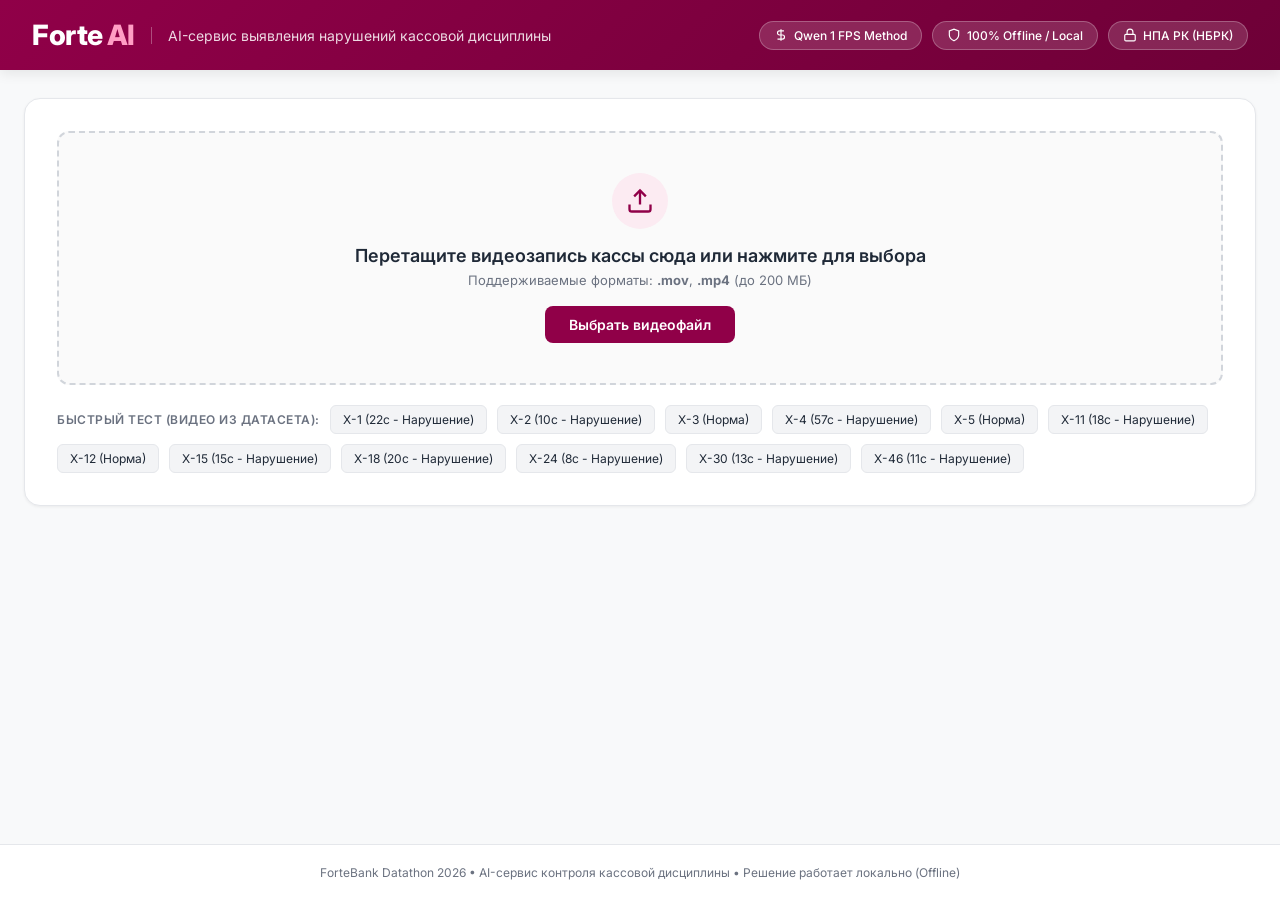
==== antigta/static/index.html @ 67e54a71 "feat: add Qwen 1 FPS cash discipline detector (no frame gluing) with RK normative rules" ====
<!DOCTYPE html>
<html lang="ru">
<head>
    <meta charset="UTF-8">
    <meta name="viewport" content="width=device-width, initial-scale=1.0">
    <title>ForteBank — Контроль кассовой дисциплины (Qwen 1 FPS)</title>
    <link rel="preconnect" href="https://fonts.googleapis.com">
    <link rel="preconnect" href="https://fonts.gstatic.com" crossorigin>
    <link href="https://fonts.googleapis.com/css2?family=Inter:wght@300;400;500;600;700&display=swap" rel="stylesheet">
    <style>
        :root {
            --forte-primary: #900048;
            --forte-primary-dark: #6e0037;
            --forte-primary-light: #fcebf2;
            --forte-accent: #e3066a;
            --bg-page: #f8f9fa;
            --bg-card: #ffffff;
            --border-color: #e5e7eb;
            --text-main: #1f2937;
            --text-muted: #6b7280;
            --danger: #dc2626;
            --danger-bg: #fef2f2;
            --success: #16a34a;
            --success-bg: #f0fdf4;
            --warning: #d97706;
            --shadow-sm: 0 1px 3px rgba(0,0,0,0.06);
            --shadow-md: 0 4px 12px rgba(0,0,0,0.08);
            --shadow-lg: 0 10px 25px rgba(0,0,0,0.12);
            --radius-md: 12px;
            --radius-lg: 16px;
        }

        * {
            box-sizing: border-box;
            margin: 0;
            padding: 0;
            font-family: 'Inter', -apple-system, BlinkMacSystemFont, sans-serif;
        }

        body {
            background-color: var(--bg-page);
            color: var(--text-main);
            min-height: 100vh;
            display: flex;
            flex-direction: column;
        }

        /* Header */
        header {
            background: linear-gradient(135deg, var(--forte-primary) 0%, var(--forte-primary-dark) 100%);
            color: #ffffff;
            padding: 18px 32px;
            box-shadow: var(--shadow-md);
            display: flex;
            align-items: center;
            justify-content: space-between;
        }

        .header-brand {
            display: flex;
            align-items: center;
            gap: 16px;
        }

        .brand-logo {
            font-size: 28px;
            font-weight: 800;
            letter-spacing: -0.5px;
            color: #ffffff;
            display: flex;
            align-items: center;
            gap: 4px;
        }

        .brand-logo span {
            color: #ff9ec4;
        }

        .header-tagline {
            font-size: 14px;
            color: rgba(255, 255, 255, 0.85);
            border-left: 1px solid rgba(255, 255, 255, 0.3);
            padding-left: 16px;
        }

        .header-badges {
            display: flex;
            gap: 10px;
        }

        .badge-pill {
            background: rgba(255, 255, 255, 0.15);
            border: 1px solid rgba(255, 255, 255, 0.25);
            color: #ffffff;
            padding: 6px 14px;
            border-radius: 20px;
            font-size: 12px;
            font-weight: 500;
            display: flex;
            align-items: center;
            gap: 6px;
        }

        /* Container */
        .main-container {
            max-width: 1300px;
            margin: 28px auto;
            padding: 0 24px;
            width: 100%;
            flex: 1;
        }

        /* Upload Area */
        .upload-section {
            background: var(--bg-card);
            border-radius: var(--radius-lg);
            padding: 32px;
            box-shadow: var(--shadow-sm);
            border: 1px solid var(--border-color);
            margin-bottom: 24px;
        }

        .dropzone {
            border: 2px dashed #d1d5db;
            border-radius: var(--radius-md);
            padding: 40px 20px;
            text-align: center;
            cursor: pointer;
            transition: all 0.2s ease;
            background: #fafafa;
        }

        .dropzone:hover, .dropzone.dragover {
            border-color: var(--forte-primary);
            background: var(--forte-primary-light);
        }

        .dropzone-icon {
            width: 56px;
            height: 56px;
            margin: 0 auto 16px;
            background: var(--forte-primary-light);
            border-radius: 50%;
            display: flex;
            align-items: center;
            justify-content: center;
            color: var(--forte-primary);
        }

        .dropzone-title {
            font-size: 18px;
            font-weight: 600;
            color: var(--text-main);
            margin-bottom: 6px;
        }

        .dropzone-subtitle {
            font-size: 13px;
            color: var(--text-muted);
            margin-bottom: 18px;
        }

        .btn-select {
            display: inline-block;
            background: var(--forte-primary);
            color: #ffffff;
            padding: 10px 24px;
            border-radius: 8px;
            font-size: 14px;
            font-weight: 600;
            cursor: pointer;
            transition: background 0.2s;
            border: none;
        }

        .btn-select:hover {
            background: var(--forte-primary-dark);
        }

        /* Quick Test Videos */
        .quick-samples {
            margin-top: 20px;
            display: flex;
            align-items: center;
            gap: 10px;
            flex-wrap: wrap;
        }

        .quick-samples-label {
            font-size: 12px;
            font-weight: 600;
            color: var(--text-muted);
            text-transform: uppercase;
            letter-spacing: 0.5px;
        }

        .sample-btn {
            background: #f3f4f6;
            border: 1px solid #e5e7eb;
            color: var(--text-main);
            padding: 6px 12px;
            border-radius: 6px;
            font-size: 12px;
            cursor: pointer;
            transition: all 0.15s;
        }

        .sample-btn:hover {
            background: var(--forte-primary-light);
            border-color: var(--forte-primary);
            color: var(--forte-primary);
        }

        /* Processing State */
        .processing-box {
            display: none;
            background: var(--bg-card);
            border-radius: var(--radius-lg);
            padding: 32px;
            box-shadow: var(--shadow-sm);
            border: 1px solid var(--border-color);
            margin-bottom: 24px;
            text-align: center;
        }

        .spinner {
            width: 48px;
            height: 48px;
            border: 4px solid var(--forte-primary-light);
            border-top-color: var(--forte-primary);
            border-radius: 50%;
            animation: spin 1s linear infinite;
            margin: 0 auto 16px;
        }

        @keyframes spin {
            to { transform: rotate(360deg); }
        }

        .progress-bar-container {
            width: 100%;
            height: 8px;
            background: #e5e7eb;
            border-radius: 4px;
            overflow: hidden;
            margin: 20px 0 10px;
        }

        .progress-bar-fill {
            height: 100%;
            width: 15%;
            background: linear-gradient(90deg, var(--forte-primary), var(--forte-accent));
            border-radius: 4px;
            transition: width 0.4s ease;
        }

        /* Result View */
        .result-section {
            display: none;
            margin-bottom: 30px;
        }

        .verdict-banner {
            padding: 24px 32px;
            border-radius: var(--radius-lg);
            margin-bottom: 24px;
            display: flex;
            align-items: center;
            justify-content: space-between;
            box-shadow: var(--shadow-sm);
        }

        .verdict-banner.violation {
            background: var(--danger-bg);
            border: 2px solid var(--danger);
            color: var(--danger);
        }

        .verdict-banner.no_violation {
            background: var(--success-bg);
            border: 2px solid var(--success);
            color: var(--success);
        }

        .verdict-title {
            font-size: 22px;
            font-weight: 700;
            display: flex;
            align-items: center;
            gap: 12px;
        }

        .verdict-meta {
            font-size: 13px;
            color: var(--text-muted);
            margin-top: 4px;
        }

        .grid-layout {
            display: grid;
            grid-template-columns: 1fr 1fr;
            gap: 24px;
        }

        @media (max-width: 960px) {
            .grid-layout {
                grid-template-columns: 1fr;
            }
        }

        /* Video Player Card */
        .card {
            background: var(--bg-card);
            border-radius: var(--radius-lg);
            padding: 24px;
            box-shadow: var(--shadow-sm);
            border: 1px solid var(--border-color);
        }

        .card-header {
            display: flex;
            align-items: center;
            justify-content: space-between;
            margin-bottom: 16px;
            padding-bottom: 12px;
            border-bottom: 1px solid var(--border-color);
        }

        .card-title {
            font-size: 16px;
            font-weight: 600;
            color: var(--text-main);
        }

        .video-wrapper {
            position: relative;
            background: #000000;
            border-radius: var(--radius-md);
            overflow: hidden;
            display: flex;
            justify-content: center;
            align-items: center;
            max-height: 520px;
        }

        video {
            width: 100%;
            height: auto;
            max-height: 520px;
            display: block;
            border-radius: var(--radius-md);
        }

        /* Violations List */
        .violations-list {
            display: flex;
            flex-direction: column;
            gap: 18px;
        }

        .violation-card {
            border: 1px solid #fed7aa;
            background: #fffbf5;
            border-radius: var(--radius-md);
            padding: 18px;
            position: relative;
            border-left: 4px solid var(--danger);
        }

        .violation-header {
            display: flex;
            justify-content: space-between;
            align-items: flex-start;
            margin-bottom: 10px;
            gap: 10px;
        }

        .violation-name {
            font-size: 15px;
            font-weight: 700;
            color: #9a3412;
        }

        .violation-time-pill {
            background: var(--danger);
            color: #ffffff;
            padding: 4px 10px;
            border-radius: 12px;
            font-size: 12px;
            font-weight: 600;
            cursor: pointer;
            white-space: nowrap;
            display: flex;
            align-items: center;
            gap: 4px;
            transition: opacity 0.2s;
        }

        .violation-time-pill:hover {
            opacity: 0.85;
        }

        .violation-desc {
            font-size: 13px;
            color: #374151;
            line-height: 1.5;
            margin-bottom: 12px;
        }

        /* Legal Box */
        .legal-box {
            background: rgba(144, 0, 72, 0.05);
            border-left: 3px solid var(--forte-primary);
            padding: 10px 14px;
            border-radius: 4px;
            font-size: 12px;
            margin-bottom: 12px;
        }

        .legal-title {
            font-weight: 600;
            color: var(--forte-primary);
            margin-bottom: 3px;
            display: flex;
            align-items: center;
            gap: 6px;
        }

        .legal-clause {
            color: #4b5563;
        }

        .legal-link {
            display: inline-block;
            margin-top: 4px;
            color: var(--forte-primary);
            text-decoration: underline;
            font-weight: 500;
        }

        /* Evidence Frames */
        .evidence-grid {
            display: flex;
            gap: 10px;
            flex-wrap: wrap;
            margin-top: 10px;
        }

        .evidence-thumb-container {
            cursor: pointer;
            position: relative;
            border-radius: 6px;
            overflow: hidden;
            border: 1px solid #d1d5db;
            transition: transform 0.2s;
        }

        .evidence-thumb-container:hover {
            transform: scale(1.04);
            border-color: var(--forte-primary);
        }

        .evidence-thumb {
            width: 100px;
            height: 140px;
            object-fit: cover;
            display: block;
        }

        .evidence-label {
            position: absolute;
            bottom: 0;
            left: 0;
            right: 0;
            background: rgba(0,0,0,0.7);
            color: #ffffff;
            font-size: 11px;
            text-align: center;
            padding: 2px 4px;
        }

        /* Tab bar for JSON/API */
        .tabs {
            display: flex;
            gap: 10px;
            margin-top: 24px;
            border-bottom: 1px solid var(--border-color);
            padding-bottom: 8px;
        }

        .tab-btn {
            background: none;
            border: none;
            padding: 8px 16px;
            font-size: 14px;
            font-weight: 600;
            color: var(--text-muted);
            cursor: pointer;
            border-radius: 6px;
        }

        .tab-btn.active {
            background: var(--forte-primary-light);
            color: var(--forte-primary);
        }

        .tab-content {
            display: none;
            margin-top: 16px;
        }

        .tab-content.active {
            display: block;
        }

        pre.code-block {
            background: #111827;
            color: #f3f4f6;
            padding: 16px;
            border-radius: var(--radius-md);
            overflow-x: auto;
            font-size: 12px;
            font-family: monospace;
            max-height: 380px;
        }

        /* Modal for Full Image Zoom */
        .modal {
            display: none;
            position: fixed;
            top: 0;
            left: 0;
            right: 0;
            bottom: 0;
            background: rgba(0,0,0,0.85);
            z-index: 1000;
            align-items: center;
            justify-content: center;
            padding: 20px;
        }

        .modal.active {
            display: flex;
        }

        .modal-content {
            max-width: 90%;
            max-height: 90vh;
            border-radius: 8px;
            box-shadow: var(--shadow-lg);
        }

        .modal-close {
            position: absolute;
            top: 24px;
            right: 24px;
            color: #ffffff;
            font-size: 32px;
            cursor: pointer;
        }

        /* Footer */
        footer {
            margin-top: auto;
            text-align: center;
            padding: 20px;
            font-size: 12px;
            color: var(--text-muted);
            border-top: 1px solid var(--border-color);
            background: #ffffff;
        }
    </style>
</head>
<body>

    <!-- Header -->
    <header>
        <div class="header-brand">
            <div class="brand-logo">Forte<span>AI</span></div>
            <div class="header-tagline">AI-сервис выявления нарушений кассовой дисциплины</div>
        </div>
        <div class="header-badges">
            <div class="badge-pill">
                <svg width="14" height="14" viewBox="0 0 24 24" fill="none" stroke="currentColor" stroke-width="2"><path d="M12 2v20M17 5H9.5a3.5 3.5 0 0 0 0 7h5a3.5 3.5 0 0 1 0 7H6"/></svg>
                Qwen 1 FPS Method
            </div>
            <div class="badge-pill">
                <svg width="14" height="14" viewBox="0 0 24 24" fill="none" stroke="currentColor" stroke-width="2"><path d="M12 22s8-4 8-10V5l-8-3-8 3v7c0 6 8 10 8 10z"/></svg>
                100% Offline / Local
            </div>
            <div class="badge-pill">
                <svg width="14" height="14" viewBox="0 0 24 24" fill="none" stroke="currentColor" stroke-width="2"><rect x="3" y="11" width="18" height="11" rx="2" ry="2"/><path d="M7 11V7a5 5 0 0 1 10 0v4"/></svg>
                НПА РК (НБРК)
            </div>
        </div>
    </header>

    <!-- Main Container -->
    <div class="main-container">

        <!-- Upload Box -->
        <section class="upload-section">
            <input type="file" id="fileInput" accept=".mov,.mp4" style="display: none;" onchange="handleFileSelect(event)">
            <div class="dropzone" id="dropzone" onclick="document.getElementById('fileInput').click()">
                <div class="dropzone-icon">
                    <svg width="28" height="28" viewBox="0 0 24 24" fill="none" stroke="currentColor" stroke-width="2"><path d="M21 15v4a2 2 0 0 1-2 2H5a2 2 0 0 1-2-2v-4"/><polyline points="17 8 12 3 7 8"/><line x1="12" y1="3" x2="12" y2="15"/></svg>
                </div>
                <div class="dropzone-title">Перетащите видеозапись кассы сюда или нажмите для выбора</div>
                <div class="dropzone-subtitle">Поддерживаемые форматы: <b>.mov</b>, <b>.mp4</b> (до 200 МБ)</div>
                <button class="btn-select" type="button" onclick="event.stopPropagation(); document.getElementById('fileInput').click()">Выбрать видеофайл</button>
            </div>

            <!-- Quick sample videos from dataset -->
            <div class="quick-samples">
                <span class="quick-samples-label">Быстрый тест (видео из датасета):</span>
                <button class="sample-btn" onclick="analyzePreset('X-1')">X-1 (22с - Нарушение)</button>
                <button class="sample-btn" onclick="analyzePreset('X-2')">X-2 (10с - Нарушение)</button>
                <button class="sample-btn" onclick="analyzePreset('Х-3')">Х-3 (Норма)</button>
                <button class="sample-btn" onclick="analyzePreset('Х-4')">Х-4 (57с - Нарушение)</button>
                <button class="sample-btn" onclick="analyzePreset('Х-5')">Х-5 (Норма)</button>
                <button class="sample-btn" onclick="analyzePreset('Х-11')">Х-11 (18с - Нарушение)</button>
                <button class="sample-btn" onclick="analyzePreset('Х-12')">Х-12 (Норма)</button>
                <button class="sample-btn" onclick="analyzePreset('Х-15')">Х-15 (15с - Нарушение)</button>
                <button class="sample-btn" onclick="analyzePreset('Х-18')">Х-18 (20с - Нарушение)</button>
                <button class="sample-btn" onclick="analyzePreset('Х-24')">Х-24 (8с - Нарушение)</button>
                <button class="sample-btn" onclick="analyzePreset('Х-30')">Х-30 (13с - Нарушение)</button>
                <button class="sample-btn" onclick="analyzePreset('Х-46')">Х-46 (11с - Нарушение)</button>
            </div>
        </section>

        <!-- Processing Box -->
        <section class="processing-box" id="processingBox">
            <div class="spinner"></div>
            <h3 id="processingStatusText">Загрузка и кадрирование видео (1 FPS)...</h3>
            <p id="processingSubtext" style="color: var(--text-muted); font-size: 13px; margin-top: 6px;">
                Анализ визуальных паттернов, действий кассира и клиентов...
            </p>
            <div class="progress-bar-container">
                <div class="progress-bar-fill" id="progressBar"></div>
            </div>
            <div style="font-size: 12px; color: var(--text-muted);" id="jobIdLabel"></div>
        </section>

        <!-- Result Section -->
        <section class="result-section" id="resultSection">
            <!-- Verdict Banner -->
            <div class="verdict-banner" id="verdictBanner">
                <div>
                    <div class="verdict-title" id="verdictTitle"></div>
                    <div class="verdict-meta" id="verdictMeta"></div>
                </div>
                <div id="verdictAction"></div>
            </div>

            <!-- Content Grid: Player & Violations -->
            <div class="grid-layout">
                <!-- Video Player Column -->
                <div class="card">
                    <div class="card-header">
                        <div class="card-title">Просмотр видеозаписи</div>
                        <span id="videoDurationLabel" style="font-size: 12px; color: var(--text-muted);"></span>
                    </div>
                    <div class="video-wrapper">
                        <video id="videoPlayer" controls preload="metadata"></video>
                    </div>
                </div>

                <!-- Violations / Findings Column -->
                <div class="card">
                    <div class="card-header">
                        <div class="card-title" id="violationsCountTitle">Выявленные события</div>
                        <button class="sample-btn" onclick="exportReportJSON()">Экспорт JSON</button>
                    </div>
                    <div class="violations-list" id="violationsList"></div>
                </div>
            </div>

            <!-- Tabs: Legal Base & API Info -->
            <div class="tabs">
                <button class="tab-btn active" onclick="switchTab('jsonTab')">JSON Ответ API (Жюри)</button>
                <button class="tab-btn" onclick="switchTab('curlTab')">cURL Инструкция</button>
                <button class="tab-btn" onclick="switchTab('legalTab')">Нормативная база РК</button>
            </div>

            <div class="tab-content active" id="jsonTab">
                <pre class="code-block" id="jsonOutputBlock"></pre>
            </div>

            <div class="tab-content" id="curlTab">
                <pre class="code-block" id="curlBlock">
# 1. Загрузка видео на анализ:
curl -X POST http://localhost:8000/api/v1/analyze \
     -H "X-API-Key: fortebank-datathon-2026" \
     -F "file=@video_017.mov"

# 2. Получение статуса и результатов:
curl -X GET http://localhost:8000/api/v1/jobs/{job_id} \
     -H "X-API-Key: fortebank-datathon-2026"
                </pre>
            </div>

            <div class="tab-content" id="legalTab">
                <div class="card">
                    <h4 style="margin-bottom: 12px; color: var(--forte-primary);">Использованные нормативно-правовые акты Республики Казахстан:</h4>
                    <ul style="padding-left: 20px; font-size: 13px; line-height: 1.8; color: #374151;">
                        <li><b>Постановление Правления Национального Банка РК № 231 от 29.11.2019</b> — «Правила ведения кассовых операций и операций по инкассации банкнот, монет и ценностей в БВУ...» (<a href="https://adilet.zan.kz/rus/docs/V1900019696" target="_blank" style="color: var(--forte-primary);">adilet.zan.kz № 19696</a>)</li>
                        <li><b>Постановление Правления Национального Банка РК № 250 от 24.08.2012</b> — «Требования к организации охраны и устройству помещений банков второго уровня» (<a href="https://adilet.zan.kz/rus/docs/V1200007979" target="_blank" style="color: var(--forte-primary);">adilet.zan.kz № 7979</a>)</li>
                        <li><b>Требования к обеспечению информационной безопасности БВУ</b> — Защита автоматизированных рабочих мест кассиров при временном оставлении (блокировка экрана АРМ).</li>
                        <li><b>Санитарно-эпидемиологические требования к объектам финансового сектора</b> — Регламент поддержания чистоты рабочего места кассира, запрет приема пищи и напитков в кассовом узле.</li>
                    </ul>
                </div>
            </div>
        </section>

    </div>

    <!-- Image Zoom Modal -->
    <div class="modal" id="imageModal" onclick="closeModal()">
        <span class="modal-close">&times;</span>
        <img class="modal-content" id="modalImg" src="">
    </div>

    <!-- Footer -->
    <footer>
        ForteBank Datathon 2026 • AI-сервис контроля кассовой дисциплины • Решение работает локально (Offline)
    </footer>

    <script>
        const API_KEY = "fortebank-datathon-2026";
        let currentJobId = null;
        let pollTimer = null;
        let lastResultData = null;

        // Drag and drop
        const dropzone = document.getElementById('dropzone');
        ['dragenter', 'dragover'].forEach(eventName => {
            dropzone.addEventListener(eventName, (e) => {
                e.preventDefault();
                e.stopPropagation();
                dropzone.classList.add('dragover');
            }, false);
        });
        ['dragleave', 'drop'].forEach(eventName => {
            dropzone.addEventListener(eventName, (e) => {
                e.preventDefault();
                e.stopPropagation();
                dropzone.classList.remove('dragover');
            }, false);
        });
        dropzone.addEventListener('drop', (e) => {
            const dt = e.dataTransfer;
            const files = dt.files;
            if (files.length) {
                uploadVideo(files[0]);
            }
        });

        function handleFileSelect(e) {
            const files = e.target.files;
            if (files.length) {
                uploadVideo(files[0]);
            }
        }

        async function uploadVideo(file) {
            startProcessing("Загрузка видеофайла на сервер...");
            
            // Preview local video in player
            const videoUrl = URL.createObjectURL(file);
            document.getElementById('videoPlayer').src = videoUrl;

            const formData = new FormData();
            formData.append('file', file);

            try {
                const response = await fetch('/api/v1/analyze', {
                    method: 'POST',
                    headers: { 'X-API-Key': API_KEY },
                    body: formData
                });
                if (!response.ok) throw new Error('Ошибка сервера при загрузке: ' + response.statusText);
                const data = await response.json();
                currentJobId = data.job_id;
                document.getElementById('jobIdLabel').innerText = `ID задачи: ${currentJobId}`;
                pollJob(currentJobId);
            } catch (err) {
                alert("Ошибка запуска анализа: " + err.message);
                resetUI();
            }
        }

        async function analyzePreset(presetName) {
            startProcessing(`Запуск анализа ролика "${presetName}"...`);
            try {
                const response = await fetch(`/api/v1/analyze_preset?name=${encodeURIComponent(presetName)}`, {
                    method: 'POST',
                    headers: { 'X-API-Key': API_KEY }
                });
                if (!response.ok) throw new Error('Ошибка запуска пресета: ' + response.statusText);
                const data = await response.json();
                currentJobId = data.job_id;
                document.getElementById('jobIdLabel').innerText = `ID задачи: ${currentJobId}`;
                // Set video src to preset stream
                document.getElementById('videoPlayer').src = `/api/v1/video_stream/${currentJobId}`;
                pollJob(currentJobId);
            } catch (err) {
                alert("Ошибка: " + err.message);
                resetUI();
            }
        }

        function startProcessing(statusText) {
            document.getElementById('processingBox').style.display = 'block';
            document.getElementById('resultSection').style.display = 'none';
            document.getElementById('processingStatusText').innerText = statusText;
            document.getElementById('progressBar').style.width = '20%';
        }

        function pollJob(jobId) {
            let progress = 25;
            if (pollTimer) clearInterval(pollTimer);
            pollTimer = setInterval(async () => {
                try {
                    const res = await fetch(`/api/v1/jobs/${jobId}`, {
                        headers: { 'X-API-Key': API_KEY }
                    });
                    if (!res.ok) return;
                    const data = await res.json();
                    
                    if (data.status === 'processing') {
                        progress = Math.min(progress + 15, 90);
                        document.getElementById('progressBar').style.width = progress + '%';
                        if (progress > 50) {
                            document.getElementById('processingStatusText').innerText = "Qwen 1 FPS: распознавание действий и детекция нарушений...";
                        }
                    } else if (data.status === 'done') {
                        clearInterval(pollTimer);
                        document.getElementById('progressBar').style.width = '100%';
                        setTimeout(() => renderResults(data), 400);
                    } else if (data.status === 'failed') {
                        clearInterval(pollTimer);
                        alert("Анализ завершился с ошибкой: " + (data.error || "Неизвестная ошибка"));
                        resetUI();
                    }
                } catch (e) {
                    console.error("Polling error:", e);
                }
            }, 1000);
        }

        function renderResults(data) {
            lastResultData = data;
            document.getElementById('processingBox').style.display = 'none';
            document.getElementById('resultSection').style.display = 'block';

            const banner = document.getElementById('verdictBanner');
            const title = document.getElementById('verdictTitle');
            const meta = document.getElementById('verdictMeta');
            const vList = document.getElementById('violationsList');
            vList.innerHTML = '';

            const isViolation = (data.verdict === 'violation' && data.violations && data.violations.length > 0);

            if (isViolation) {
                banner.className = 'verdict-banner violation';
                title.innerHTML = `
                    <svg width="28" height="28" viewBox="0 0 24 24" fill="none" stroke="currentColor" stroke-width="2.5"><circle cx="12" cy="12" r="10"/><line x1="12" y1="8" x2="12" y2="12"/><line x1="12" y1="16" x2="12.01" y2="16"/></svg>
                    ОБНАРУЖЕНЫ ПРИЗНАКИ ВОЗМОЖНЫХ НАРУШЕНИЙ
                `;
                meta.innerText = `Зафиксировано событий: ${data.violations.length}. Рекомендуется детальная проверка указанных таймкодов.`;
                document.getElementById('violationsCountTitle').innerText = `Выявленные нарушения (${data.violations.length})`;

                data.violations.forEach((v, idx) => {
                    const card = document.createElement('div');
                    card.className = 'violation-card';

                    // Evidence images html
                    let evidenceHtml = '';
                    if (v.evidence_frames && v.evidence_frames.length) {
                        evidenceHtml = '<div class="evidence-grid">';
                        v.evidence_frames.forEach(ef => {
                            const src = `data:image/jpeg;base64,${ef.image_base64}`;
                            evidenceHtml += `
                                <div class="evidence-thumb-container" onclick="openModal('${src}')">
                                    <img src="${src}" class="evidence-thumb" alt="Кадр ${ef.timestamp_sec}с">
                                    <div class="evidence-label">${ef.timestamp_sec.toFixed(1)} с</div>
                                </div>
                            `;
                        });
                        evidenceHtml += '</div>';
                    }

                    // Legal reference html
                    let legalHtml = '';
                    if (v.rule) {
                        legalHtml = `
                            <div class="legal-box">
                                <div class="legal-title">
                                    <svg width="14" height="14" viewBox="0 0 24 24" fill="none" stroke="currentColor" stroke-width="2"><path d="M14 2H6a2 2 0 0 0-2 2v16a2 2 0 0 0 2 2h12a2 2 0 0 0 2-2V8z"/><polyline points="14 2 14 8 20 8"/></svg>
                                    ${v.rule.law_name || 'Нормативный акт РК'}
                                </div>
                                <div class="legal-clause"><b>Пункт/Статья:</b> ${v.rule.clause || ''}</div>
                                ${v.rule.url ? `<a href="${v.rule.url}" target="_blank" class="legal-link">Открыть на adilet.zan.kz &rarr;</a>` : ''}
                            </div>
                        `;
                    }

                    const timeSec = parseFloat(v.timecode_sec) || 0;
                    const mins = Math.floor(timeSec / 60);
                    const secs = Math.floor(timeSec % 60);
                    const timeFormatted = `${mins.toString().padStart(2, '0')}:${secs.toString().padStart(2, '0')}`;

                    card.innerHTML = `
                        <div class="violation-header">
                            <div class="violation-name">${idx + 1}. ${v.type}</div>
                            <div class="violation-time-pill" onclick="seekVideo(${timeSec})">
                                <svg width="12" height="12" viewBox="0 0 24 24" fill="none" stroke="currentColor" stroke-width="2"><polygon points="5 3 19 12 5 21 5 3"/></svg>
                                ${timeFormatted} (${timeSec.toFixed(1)} с)
                            </div>
                        </div>
                        <div class="violation-desc">${v.description}</div>
                        ${legalHtml}
                        ${evidenceHtml}
                    `;
                    vList.appendChild(card);
                });

            } else {
                banner.className = 'verdict-banner no_violation';
                title.innerHTML = `
                    <svg width="28" height="28" viewBox="0 0 24 24" fill="none" stroke="currentColor" stroke-width="2.5"><path d="M22 11.08V12a10 10 0 1 1-5.93-9.14"/><polyline points="22 4 12 14.01 9 11.01"/></svg>
                    НАРУШЕНИЙ НЕ ОБНАРУЖЕНО
                `;
                meta.innerText = 'Кассовые операции выполнены в соответствии с установленными стандартами безопасности и регламентом.';
                document.getElementById('violationsCountTitle').innerText = 'Выявленные события (0)';
                vList.innerHTML = `
                    <div style="text-align: center; padding: 40px 20px; color: var(--text-muted);">
                        <svg width="48" height="48" viewBox="0 0 24 24" fill="none" stroke="#16a34a" stroke-width="2" style="margin: 0 auto 12px; display: block;"><path d="M22 11.08V12a10 10 0 1 1-5.93-9.14"/><polyline points="22 4 12 14.01 9 11.01"/></svg>
                        <p style="font-size: 15px; font-weight: 500; color: #16a34a;">Действия соответствуют нормам кассовой дисциплины</p>
                        <p style="font-size: 13px; margin-top: 6px;">Посторонние предметы отсутствуют, дверь заперта, идентификация клиента пройдена, ценности под контролем.</p>
                    </div>
                `;
            }

            // Populate JSON tab
            document.getElementById('jsonOutputBlock').innerText = JSON.stringify(data, null, 2);
        }

        function seekVideo(timeSec) {
            const player = document.getElementById('videoPlayer');
            player.currentTime = timeSec;
            player.play();
        }

        function switchTab(tabId) {
            document.querySelectorAll('.tab-btn').forEach(btn => btn.classList.remove('active'));
            document.querySelectorAll('.tab-content').forEach(content => content.classList.remove('active'));
            event.target.classList.add('active');
            document.getElementById(tabId).classList.add('active');
        }

        function openModal(imgSrc) {
            document.getElementById('modalImg').src = imgSrc;
            document.getElementById('imageModal').classList.add('active');
        }

        function closeModal() {
            document.getElementById('imageModal').classList.remove('active');
        }

        function exportReportJSON() {
            if (!lastResultData) return;
            const blob = new Blob([JSON.stringify(lastResultData, null, 2)], { type: 'application/json' });
            const url = URL.createObjectURL(blob);
            const a = document.createElement('a');
            a.href = url;
            a.download = `forte_audit_${lastResultData.job_id || 'result'}.json`;
            a.click();
        }

        function resetUI() {
            document.getElementById('processingBox').style.display = 'none';
            document.getElementById('resultSection').style.display = 'none';
        }
    </script>
</body>
</html>
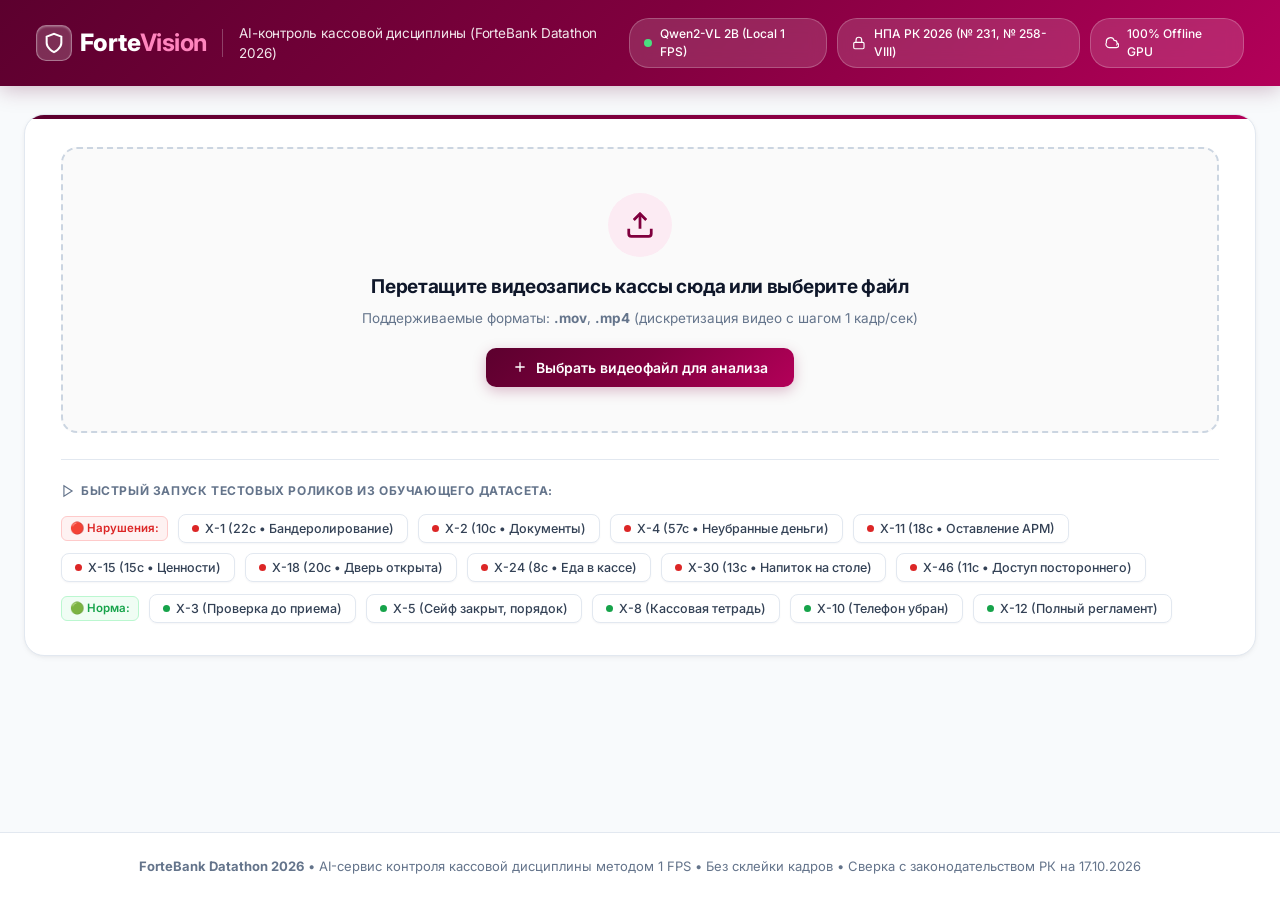
==== commit 7e98158e: "feat(ui): redesign ForteBank web interface with interactive timeline and 2026 RK legal compliance" ====
--- a/antigta/static/index.html
+++ b/antigta/static/index.html
@@ -6,54 +6,86 @@
     <title>ForteBank — Контроль кассовой дисциплины (Qwen 1 FPS)</title>
     <link rel="preconnect" href="https://fonts.googleapis.com">
     <link rel="preconnect" href="https://fonts.gstatic.com" crossorigin>
-    <link href="https://fonts.googleapis.com/css2?family=Inter:wght@300;400;500;600;700&display=swap" rel="stylesheet">
+    <link href="https://fonts.googleapis.com/css2?family=Inter:wght@300;400;500;600;700;800&family=JetBrains+Mono:wght@400;500;600&display=swap" rel="stylesheet">
     <style>
         :root {
-            --forte-primary: #900048;
-            --forte-primary-dark: #6e0037;
-            --forte-primary-light: #fcebf2;
+            --forte-primary: #80003e;
+            --forte-primary-dark: #5c002e;
+            --forte-primary-hover: #9e004e;
             --forte-accent: #e3066a;
-            --bg-page: #f8f9fa;
+            --forte-accent-light: #fcebf3;
+            --forte-gradient: linear-gradient(135deg, #5c002e 0%, #80003e 50%, #b30059 100%);
+            
+            --bg-page: #f8fafc;
             --bg-card: #ffffff;
-            --border-color: #e5e7eb;
-            --text-main: #1f2937;
-            --text-muted: #6b7280;
+            --border-subtle: #e2e8f0;
+            --border-strong: #cbd5e1;
+            
+            --text-heading: #0f172a;
+            --text-body: #334155;
+            --text-muted: #64748b;
+            --text-light: #94a3b8;
+            
             --danger: #dc2626;
             --danger-bg: #fef2f2;
+            --danger-border: #fecaca;
+            --danger-hover: #b91c1c;
+            
             --success: #16a34a;
             --success-bg: #f0fdf4;
+            --success-border: #bbf7d0;
+            
             --warning: #d97706;
-            --shadow-sm: 0 1px 3px rgba(0,0,0,0.06);
-            --shadow-md: 0 4px 12px rgba(0,0,0,0.08);
-            --shadow-lg: 0 10px 25px rgba(0,0,0,0.12);
+            --warning-bg: #fffbeb;
+            --warning-border: #fde68a;
+            
+            --info: #2563eb;
+            --info-bg: #eff6ff;
+            --info-border: #bfdbfe;
+            
+            --shadow-xs: 0 1px 2px rgba(15, 23, 42, 0.04);
+            --shadow-sm: 0 2px 6px -1px rgba(15, 23, 42, 0.06), 0 1px 4px -1px rgba(15, 23, 42, 0.04);
+            --shadow-md: 0 8px 20px -3px rgba(15, 23, 42, 0.08), 0 3px 8px -2px rgba(15, 23, 42, 0.04);
+            --shadow-lg: 0 20px 30px -6px rgba(15, 23, 42, 0.12), 0 8px 12px -3px rgba(15, 23, 42, 0.06);
+            
+            --radius-sm: 8px;
             --radius-md: 12px;
             --radius-lg: 16px;
+            --radius-xl: 20px;
+            --transition: all 0.22s cubic-bezier(0.4, 0, 0.2, 1);
         }
 
         * {
             box-sizing: border-box;
             margin: 0;
             padding: 0;
-            font-family: 'Inter', -apple-system, BlinkMacSystemFont, sans-serif;
+            font-family: 'Inter', -apple-system, BlinkMacSystemFont, 'Segoe UI', Roboto, sans-serif;
+            -webkit-font-smoothing: antialiased;
+            -moz-osx-font-smoothing: grayscale;
         }
 
         body {
             background-color: var(--bg-page);
-            color: var(--text-main);
+            color: var(--text-body);
             min-height: 100vh;
             display: flex;
             flex-direction: column;
-        }
-
-        /* Header */
+            line-height: 1.5;
+        }
+
+        /* Top Header */
         header {
-            background: linear-gradient(135deg, var(--forte-primary) 0%, var(--forte-primary-dark) 100%);
+            background: var(--forte-gradient);
             color: #ffffff;
-            padding: 18px 32px;
-            box-shadow: var(--shadow-md);
+            padding: 18px 36px;
+            box-shadow: 0 4px 20px rgba(92, 0, 46, 0.25);
             display: flex;
             align-items: center;
             justify-content: space-between;
+            position: sticky;
+            top: 0;
+            z-index: 100;
+            backdrop-filter: blur(12px);
         }
 
         .header-brand {
@@ -62,35 +94,60 @@
             gap: 16px;
         }
 
+        .brand-logo-wrap {
+            display: flex;
+            align-items: center;
+            gap: 8px;
+            text-decoration: none;
+        }
+
+        .brand-icon {
+            width: 36px;
+            height: 36px;
+            background: rgba(255, 255, 255, 0.18);
+            border: 1px solid rgba(255, 255, 255, 0.35);
+            border-radius: 10px;
+            display: flex;
+            align-items: center;
+            justify-content: center;
+            color: #ffffff;
+            box-shadow: inset 0 1px 2px rgba(255, 255, 255, 0.3);
+        }
+
         .brand-logo {
-            font-size: 28px;
+            font-size: 24px;
             font-weight: 800;
-            letter-spacing: -0.5px;
+            letter-spacing: -0.6px;
             color: #ffffff;
-            display: flex;
-            align-items: center;
-            gap: 4px;
         }
 
         .brand-logo span {
-            color: #ff9ec4;
+            color: #ff85be;
+            font-weight: 700;
+        }
+
+        .header-divider {
+            width: 1px;
+            height: 28px;
+            background: rgba(255, 255, 255, 0.25);
         }
 
         .header-tagline {
-            font-size: 14px;
-            color: rgba(255, 255, 255, 0.85);
-            border-left: 1px solid rgba(255, 255, 255, 0.3);
-            padding-left: 16px;
+            font-size: 13.5px;
+            font-weight: 400;
+            color: rgba(255, 255, 255, 0.9);
+            letter-spacing: -0.2px;
         }
 
         .header-badges {
             display: flex;
+            align-items: center;
             gap: 10px;
         }
 
-        .badge-pill {
-            background: rgba(255, 255, 255, 0.15);
-            border: 1px solid rgba(255, 255, 255, 0.25);
+        .status-pill {
+            background: rgba(255, 255, 255, 0.14);
+            border: 1px solid rgba(255, 255, 255, 0.22);
             color: #ffffff;
             padding: 6px 14px;
             border-radius: 20px;
@@ -98,273 +155,663 @@
             font-weight: 500;
             display: flex;
             align-items: center;
-            gap: 6px;
+            gap: 8px;
+            backdrop-filter: blur(8px);
+            transition: var(--transition);
+        }
+
+        .status-pill:hover {
+            background: rgba(255, 255, 255, 0.22);
+        }
+
+        .pulse-dot {
+            width: 8px;
+            height: 8px;
+            background: #4ade80;
+            border-radius: 50%;
+            box-shadow: 0 0 0 0 rgba(74, 222, 128, 0.7);
+            animation: pulse-green 2s infinite;
+        }
+
+        @keyframes pulse-green {
+            0% { transform: scale(0.95); box-shadow: 0 0 0 0 rgba(74, 222, 128, 0.7); }
+            70% { transform: scale(1); box-shadow: 0 0 0 7px rgba(74, 222, 128, 0); }
+            100% { transform: scale(0.95); box-shadow: 0 0 0 0 rgba(74, 222, 128, 0); }
         }
 
         /* Container */
         .main-container {
-            max-width: 1300px;
+            max-width: 1340px;
             margin: 28px auto;
             padding: 0 24px;
             width: 100%;
             flex: 1;
         }
 
-        /* Upload Area */
+        /* Upload Card */
         .upload-section {
             background: var(--bg-card);
+            border-radius: var(--radius-xl);
+            padding: 32px 36px;
+            box-shadow: var(--shadow-sm);
+            border: 1px solid var(--border-subtle);
+            margin-bottom: 24px;
+            position: relative;
+            overflow: hidden;
+        }
+
+        .upload-section::before {
+            content: '';
+            position: absolute;
+            top: 0;
+            left: 0;
+            right: 0;
+            height: 4px;
+            background: var(--forte-gradient);
+        }
+
+        .dropzone {
+            border: 2px dashed #cbd5e1;
             border-radius: var(--radius-lg);
-            padding: 32px;
-            box-shadow: var(--shadow-sm);
-            border: 1px solid var(--border-color);
-            margin-bottom: 24px;
-        }
-
-        .dropzone {
-            border: 2px dashed #d1d5db;
-            border-radius: var(--radius-md);
-            padding: 40px 20px;
+            padding: 44px 24px;
             text-align: center;
             cursor: pointer;
-            transition: all 0.2s ease;
+            transition: var(--transition);
             background: #fafafa;
+            position: relative;
         }
 
         .dropzone:hover, .dropzone.dragover {
             border-color: var(--forte-primary);
-            background: var(--forte-primary-light);
+            background: var(--forte-accent-light);
+            transform: translateY(-1px);
         }
 
         .dropzone-icon {
-            width: 56px;
-            height: 56px;
+            width: 64px;
+            height: 64px;
             margin: 0 auto 16px;
-            background: var(--forte-primary-light);
+            background: var(--forte-accent-light);
             border-radius: 50%;
             display: flex;
             align-items: center;
             justify-content: center;
             color: var(--forte-primary);
+            transition: var(--transition);
+        }
+
+        .dropzone:hover .dropzone-icon {
+            transform: scale(1.08) rotate(-4deg);
+            background: #fbd6e6;
         }
 
         .dropzone-title {
-            font-size: 18px;
-            font-weight: 600;
-            color: var(--text-main);
+            font-size: 19px;
+            font-weight: 700;
+            color: var(--text-heading);
             margin-bottom: 6px;
+            letter-spacing: -0.3px;
         }
 
         .dropzone-subtitle {
-            font-size: 13px;
+            font-size: 13.5px;
             color: var(--text-muted);
-            margin-bottom: 18px;
-        }
-
-        .btn-select {
-            display: inline-block;
-            background: var(--forte-primary);
+            margin-bottom: 20px;
+        }
+
+        .btn-forte {
+            display: inline-flex;
+            align-items: center;
+            gap: 8px;
+            background: var(--forte-gradient);
             color: #ffffff;
-            padding: 10px 24px;
-            border-radius: 8px;
+            padding: 11px 26px;
+            border-radius: 10px;
             font-size: 14px;
             font-weight: 600;
             cursor: pointer;
-            transition: background 0.2s;
+            transition: var(--transition);
             border: none;
-        }
-
-        .btn-select:hover {
-            background: var(--forte-primary-dark);
-        }
-
-        /* Quick Test Videos */
-        .quick-samples {
-            margin-top: 20px;
+            box-shadow: 0 4px 14px rgba(128, 0, 62, 0.25);
+        }
+
+        .btn-forte:hover {
+            box-shadow: 0 6px 18px rgba(128, 0, 62, 0.35);
+            transform: translateY(-1px);
+        }
+
+        .btn-forte:active {
+            transform: translateY(0);
+        }
+
+        /* Quick Samples Area */
+        .samples-panel {
+            margin-top: 26px;
+            padding-top: 22px;
+            border-top: 1px solid var(--border-subtle);
+        }
+
+        .samples-header {
+            display: flex;
+            align-items: center;
+            justify-content: space-between;
+            margin-bottom: 14px;
+        }
+
+        .samples-title {
+            font-size: 12px;
+            font-weight: 700;
+            text-transform: uppercase;
+            letter-spacing: 0.6px;
+            color: var(--text-muted);
+            display: flex;
+            align-items: center;
+            gap: 6px;
+        }
+
+        .samples-group-wrap {
+            display: flex;
+            flex-direction: column;
+            gap: 12px;
+        }
+
+        .samples-subgroup {
             display: flex;
             align-items: center;
             gap: 10px;
             flex-wrap: wrap;
         }
 
-        .quick-samples-label {
+        .samples-subgroup-label {
+            font-size: 11.5px;
+            font-weight: 600;
+            padding: 3px 8px;
+            border-radius: 6px;
+            white-space: nowrap;
+        }
+
+        .label-danger-subgroup {
+            background: var(--danger-bg);
+            color: var(--danger);
+            border: 1px solid var(--danger-border);
+        }
+
+        .label-success-subgroup {
+            background: var(--success-bg);
+            color: var(--success);
+            border: 1px solid var(--success-border);
+        }
+
+        .sample-pill {
+            background: #ffffff;
+            border: 1px solid var(--border-subtle);
+            color: var(--text-body);
+            padding: 6px 13px;
+            border-radius: 8px;
+            font-size: 12.5px;
+            font-weight: 500;
+            cursor: pointer;
+            transition: var(--transition);
+            display: inline-flex;
+            align-items: center;
+            gap: 6px;
+            box-shadow: var(--shadow-xs);
+        }
+
+        .sample-pill:hover {
+            border-color: var(--forte-primary);
+            color: var(--forte-primary);
+            background: var(--forte-accent-light);
+            transform: translateY(-1px);
+        }
+
+        .pill-dot {
+            width: 7px;
+            height: 7px;
+            border-radius: 50%;
+        }
+
+        .dot-red { background: var(--danger); }
+        .dot-green { background: var(--success); }
+
+        /* Processing View */
+        .processing-box {
+            display: none;
+            background: var(--bg-card);
+            border-radius: var(--radius-xl);
+            padding: 44px 32px;
+            box-shadow: var(--shadow-sm);
+            border: 1px solid var(--border-subtle);
+            margin-bottom: 24px;
+            text-align: center;
+        }
+
+        .spinner {
+            width: 52px;
+            height: 52px;
+            border: 4px solid var(--forte-accent-light);
+            border-top-color: var(--forte-primary);
+            border-radius: 50%;
+            animation: spin 0.9s cubic-bezier(0.5, 0.1, 0.4, 0.9) infinite;
+            margin: 0 auto 18px;
+        }
+
+        @keyframes spin {
+            to { transform: rotate(360deg); }
+        }
+
+        .processing-title {
+            font-size: 20px;
+            font-weight: 700;
+            color: var(--text-heading);
+            margin-bottom: 6px;
+        }
+
+        .processing-subtitle {
+            font-size: 14px;
+            color: var(--text-muted);
+            max-width: 600px;
+            margin: 0 auto 20px;
+        }
+
+        .progress-bar-container {
+            width: 100%;
+            max-width: 640px;
+            height: 8px;
+            background: #e2e8f0;
+            border-radius: 8px;
+            overflow: hidden;
+            margin: 0 auto 14px;
+        }
+
+        .progress-bar-fill {
+            height: 100%;
+            width: 20%;
+            background: var(--forte-gradient);
+            border-radius: 8px;
+            transition: width 0.35s ease;
+        }
+
+        .processing-steps {
+            display: flex;
+            justify-content: center;
+            gap: 20px;
+            margin-top: 18px;
             font-size: 12px;
+            color: var(--text-muted);
+        }
+
+        .step-item {
+            display: flex;
+            align-items: center;
+            gap: 6px;
+        }
+
+        .step-item.active {
+            color: var(--forte-primary);
+            font-weight: 600;
+        }
+
+        /* Result Section */
+        .result-section {
+            display: none;
+            margin-bottom: 36px;
+            animation: fadeIn 0.35s ease;
+        }
+
+        @keyframes fadeIn {
+            from { opacity: 0; transform: translateY(10px); }
+            to { opacity: 1; transform: translateY(0); }
+        }
+
+        /* Metric Cards Ribbon */
+        .metrics-grid {
+            display: grid;
+            grid-template-columns: repeat(4, 1fr);
+            gap: 16px;
+            margin-bottom: 24px;
+        }
+
+        @media (max-width: 1024px) {
+            .metrics-grid { grid-template-columns: repeat(2, 1fr); }
+        }
+
+        @media (max-width: 640px) {
+            .metrics-grid { grid-template-columns: 1fr; }
+        }
+
+        .metric-card {
+            background: var(--bg-card);
+            border-radius: var(--radius-lg);
+            padding: 18px 20px;
+            border: 1px solid var(--border-subtle);
+            box-shadow: var(--shadow-xs);
+            display: flex;
+            align-items: center;
+            gap: 16px;
+            transition: var(--transition);
+        }
+
+        .metric-card:hover {
+            box-shadow: var(--shadow-sm);
+            transform: translateY(-1px);
+        }
+
+        .metric-icon-wrap {
+            width: 44px;
+            height: 44px;
+            border-radius: 12px;
+            display: flex;
+            align-items: center;
+            justify-content: center;
+            flex-shrink: 0;
+        }
+
+        .metric-icon-red { background: var(--danger-bg); color: var(--danger); }
+        .metric-icon-green { background: var(--success-bg); color: var(--success); }
+        .metric-icon-blue { background: var(--info-bg); color: var(--info); }
+        .metric-icon-purple { background: var(--forte-accent-light); color: var(--forte-primary); }
+
+        .metric-content {
+            overflow: hidden;
+        }
+
+        .metric-label {
+            font-size: 11.5px;
             font-weight: 600;
             color: var(--text-muted);
             text-transform: uppercase;
             letter-spacing: 0.5px;
-        }
-
-        .sample-btn {
-            background: #f3f4f6;
-            border: 1px solid #e5e7eb;
-            color: var(--text-main);
-            padding: 6px 12px;
-            border-radius: 6px;
-            font-size: 12px;
-            cursor: pointer;
-            transition: all 0.15s;
-        }
-
-        .sample-btn:hover {
-            background: var(--forte-primary-light);
-            border-color: var(--forte-primary);
-            color: var(--forte-primary);
-        }
-
-        /* Processing State */
-        .processing-box {
-            display: none;
-            background: var(--bg-card);
-            border-radius: var(--radius-lg);
-            padding: 32px;
-            box-shadow: var(--shadow-sm);
-            border: 1px solid var(--border-color);
-            margin-bottom: 24px;
-            text-align: center;
-        }
-
-        .spinner {
-            width: 48px;
-            height: 48px;
-            border: 4px solid var(--forte-primary-light);
-            border-top-color: var(--forte-primary);
-            border-radius: 50%;
-            animation: spin 1s linear infinite;
-            margin: 0 auto 16px;
-        }
-
-        @keyframes spin {
-            to { transform: rotate(360deg); }
-        }
-
-        .progress-bar-container {
-            width: 100%;
-            height: 8px;
-            background: #e5e7eb;
-            border-radius: 4px;
+            margin-bottom: 2px;
+        }
+
+        .metric-val {
+            font-size: 16px;
+            font-weight: 700;
+            color: var(--text-heading);
+            white-space: nowrap;
             overflow: hidden;
-            margin: 20px 0 10px;
-        }
-
-        .progress-bar-fill {
-            height: 100%;
-            width: 15%;
-            background: linear-gradient(90deg, var(--forte-primary), var(--forte-accent));
-            border-radius: 4px;
-            transition: width 0.4s ease;
-        }
-
-        /* Result View */
-        .result-section {
-            display: none;
-            margin-bottom: 30px;
-        }
-
+            text-overflow: ellipsis;
+        }
+
+        /* Verdict Banner */
         .verdict-banner {
             padding: 24px 32px;
-            border-radius: var(--radius-lg);
+            border-radius: var(--radius-xl);
             margin-bottom: 24px;
             display: flex;
             align-items: center;
             justify-content: space-between;
             box-shadow: var(--shadow-sm);
+            transition: var(--transition);
         }
 
         .verdict-banner.violation {
-            background: var(--danger-bg);
-            border: 2px solid var(--danger);
+            background: linear-gradient(135deg, #fff5f5 0%, #fee2e2 100%);
+            border: 2px solid var(--danger-border);
             color: var(--danger);
         }
 
         .verdict-banner.no_violation {
-            background: var(--success-bg);
-            border: 2px solid var(--success);
+            background: linear-gradient(135deg, #f0fdf4 0%, #dcfce7 100%);
+            border: 2px solid var(--success-border);
             color: var(--success);
         }
 
+        .verdict-left {
+            display: flex;
+            align-items: center;
+            gap: 18px;
+        }
+
+        .verdict-icon-bubble {
+            width: 52px;
+            height: 52px;
+            border-radius: 16px;
+            display: flex;
+            align-items: center;
+            justify-content: center;
+            flex-shrink: 0;
+        }
+
+        .verdict-banner.violation .verdict-icon-bubble {
+            background: #ffffff;
+            color: var(--danger);
+            box-shadow: 0 4px 12px rgba(220, 38, 38, 0.15);
+        }
+
+        .verdict-banner.no_violation .verdict-icon-bubble {
+            background: #ffffff;
+            color: var(--success);
+            box-shadow: 0 4px 12px rgba(22, 163, 74, 0.15);
+        }
+
         .verdict-title {
-            font-size: 22px;
-            font-weight: 700;
-            display: flex;
-            align-items: center;
-            gap: 12px;
+            font-size: 21px;
+            font-weight: 800;
+            letter-spacing: -0.4px;
         }
 
         .verdict-meta {
+            font-size: 13.5px;
+            color: var(--text-body);
+            margin-top: 4px;
+        }
+
+        .verdict-actions {
+            display: flex;
+            gap: 10px;
+        }
+
+        .btn-outline {
+            background: #ffffff;
+            border: 1px solid var(--border-strong);
+            color: var(--text-heading);
+            padding: 9px 18px;
+            border-radius: 9px;
             font-size: 13px;
-            color: var(--text-muted);
-            margin-top: 4px;
-        }
-
-        .grid-layout {
+            font-weight: 600;
+            cursor: pointer;
+            transition: var(--transition);
+            display: inline-flex;
+            align-items: center;
+            gap: 6px;
+        }
+
+        .btn-outline:hover {
+            background: #f1f5f9;
+            border-color: #94a3b8;
+        }
+
+        /* 2-Column Content Grid */
+        .workspace-grid {
             display: grid;
-            grid-template-columns: 1fr 1fr;
+            grid-template-columns: 1.15fr 0.85fr;
             gap: 24px;
-        }
-
-        @media (max-width: 960px) {
-            .grid-layout {
+            margin-bottom: 24px;
+        }
+
+        @media (max-width: 1080px) {
+            .workspace-grid {
                 grid-template-columns: 1fr;
             }
         }
 
-        /* Video Player Card */
         .card {
             background: var(--bg-card);
-            border-radius: var(--radius-lg);
-            padding: 24px;
+            border-radius: var(--radius-xl);
+            padding: 24px 26px;
             box-shadow: var(--shadow-sm);
-            border: 1px solid var(--border-color);
+            border: 1px solid var(--border-subtle);
         }
 
         .card-header {
             display: flex;
             align-items: center;
             justify-content: space-between;
-            margin-bottom: 16px;
-            padding-bottom: 12px;
-            border-bottom: 1px solid var(--border-color);
+            margin-bottom: 18px;
+            padding-bottom: 14px;
+            border-bottom: 1px solid var(--border-subtle);
         }
 
         .card-title {
-            font-size: 16px;
-            font-weight: 600;
-            color: var(--text-main);
-        }
-
+            font-size: 16.5px;
+            font-weight: 700;
+            color: var(--text-heading);
+            display: flex;
+            align-items: center;
+            gap: 8px;
+            letter-spacing: -0.2px;
+        }
+
+        /* Video Player & Interactive Timeline */
         .video-wrapper {
             position: relative;
-            background: #000000;
-            border-radius: var(--radius-md);
+            background: #090d16;
+            border-radius: var(--radius-lg);
             overflow: hidden;
             display: flex;
             justify-content: center;
             align-items: center;
-            max-height: 520px;
+            box-shadow: 0 8px 24px rgba(0, 0, 0, 0.2);
+            max-height: 480px;
         }
 
         video {
             width: 100%;
             height: auto;
-            max-height: 520px;
+            max-height: 480px;
             display: block;
+            border-radius: var(--radius-lg);
+        }
+
+        /* Interactive Timeline Bar */
+        .timeline-container {
+            margin-top: 18px;
+            background: #f1f5f9;
             border-radius: var(--radius-md);
+            padding: 14px 18px;
+            border: 1px solid var(--border-subtle);
+        }
+
+        .timeline-header {
+            display: flex;
+            align-items: center;
+            justify-content: space-between;
+            margin-bottom: 8px;
+            font-size: 12px;
+            color: var(--text-muted);
+            font-weight: 600;
+        }
+
+        .timeline-track-wrap {
+            position: relative;
+            height: 12px;
+            background: #cbd5e1;
+            border-radius: 6px;
+            cursor: pointer;
+            margin: 6px 0;
+        }
+
+        .timeline-progress-fill {
+            position: absolute;
+            top: 0;
+            left: 0;
+            height: 100%;
+            background: var(--forte-primary);
+            border-radius: 6px 0 0 6px;
+            width: 0%;
+            pointer-events: none;
+        }
+
+        .timeline-marker {
+            position: absolute;
+            top: -4px;
+            width: 20px;
+            height: 20px;
+            background: var(--danger);
+            border: 2px solid #ffffff;
+            border-radius: 50%;
+            transform: translateX(-50%);
+            cursor: pointer;
+            box-shadow: 0 2px 6px rgba(220, 38, 38, 0.4);
+            display: flex;
+            align-items: center;
+            justify-content: center;
+            transition: transform 0.15s ease;
+            z-index: 5;
+        }
+
+        .timeline-marker:hover {
+            transform: translateX(-50%) scale(1.3);
+            background: #b91c1c;
+        }
+
+        .timeline-marker-tooltip {
+            position: absolute;
+            bottom: 26px;
+            left: 50%;
+            transform: translateX(-50%);
+            background: #0f172a;
+            color: #ffffff;
+            padding: 4px 8px;
+            border-radius: 6px;
+            font-size: 11px;
+            white-space: nowrap;
+            pointer-events: none;
+            opacity: 0;
+            transition: opacity 0.15s;
+            box-shadow: var(--shadow-md);
+        }
+
+        .timeline-marker:hover .timeline-marker-tooltip {
+            opacity: 1;
         }
 
         /* Violations List */
         .violations-list {
             display: flex;
             flex-direction: column;
-            gap: 18px;
+            gap: 16px;
+            max-height: 600px;
+            overflow-y: auto;
+            padding-right: 4px;
+        }
+
+        .violations-list::-webkit-scrollbar {
+            width: 6px;
+        }
+
+        .violations-list::-webkit-scrollbar-thumb {
+            background: #cbd5e1;
+            border-radius: 4px;
         }
 
         .violation-card {
             border: 1px solid #fed7aa;
-            background: #fffbf5;
+            background: #fffcf8;
             border-radius: var(--radius-md);
-            padding: 18px;
+            padding: 18px 20px;
             position: relative;
-            border-left: 4px solid var(--danger);
+            border-left: 5px solid var(--danger);
+            box-shadow: var(--shadow-xs);
+            transition: var(--transition);
+        }
+
+        .violation-card:hover {
+            box-shadow: var(--shadow-md);
+            border-color: #fdba74;
+            transform: translateY(-1px);
+        }
+
+        .violation-card.highlighted {
+            animation: pulse-border 1.5s ease;
+        }
+
+        @keyframes pulse-border {
+            0% { box-shadow: 0 0 0 0 rgba(220, 38, 38, 0.4); }
+            50% { box-shadow: 0 0 0 6px rgba(220, 38, 38, 0.2); }
+            100% { box-shadow: 0 0 0 0 rgba(220, 38, 38, 0); }
         }
 
         .violation-header {
@@ -372,53 +819,59 @@
             justify-content: space-between;
             align-items: flex-start;
             margin-bottom: 10px;
-            gap: 10px;
+            gap: 12px;
         }
 
         .violation-name {
             font-size: 15px;
             font-weight: 700;
             color: #9a3412;
+            line-height: 1.35;
         }
 
         .violation-time-pill {
             background: var(--danger);
             color: #ffffff;
-            padding: 4px 10px;
-            border-radius: 12px;
+            padding: 5px 12px;
+            border-radius: 20px;
             font-size: 12px;
             font-weight: 600;
             cursor: pointer;
             white-space: nowrap;
-            display: flex;
-            align-items: center;
-            gap: 4px;
-            transition: opacity 0.2s;
+            display: inline-flex;
+            align-items: center;
+            gap: 5px;
+            transition: var(--transition);
+            box-shadow: 0 2px 6px rgba(220, 38, 38, 0.25);
+            border: none;
         }
 
         .violation-time-pill:hover {
-            opacity: 0.85;
+            background: var(--danger-hover);
+            transform: scale(1.04);
         }
 
         .violation-desc {
-            font-size: 13px;
-            color: #374151;
-            line-height: 1.5;
+            font-size: 13.5px;
+            color: #334155;
+            line-height: 1.55;
             margin-bottom: 12px;
         }
 
-        /* Legal Box */
+        /* Legal Box in Card */
         .legal-box {
-            background: rgba(144, 0, 72, 0.05);
+            background: rgba(128, 0, 62, 0.04);
             border-left: 3px solid var(--forte-primary);
             padding: 10px 14px;
-            border-radius: 4px;
-            font-size: 12px;
-            margin-bottom: 12px;
+            border-radius: 6px;
+            font-size: 12.5px;
+            margin-bottom: 14px;
+            border: 1px solid rgba(128, 0, 62, 0.1);
+            border-left-width: 3px;
         }
 
         .legal-title {
-            font-weight: 600;
+            font-weight: 700;
             color: var(--forte-primary);
             margin-bottom: 3px;
             display: flex;
@@ -427,44 +880,67 @@
         }
 
         .legal-clause {
-            color: #4b5563;
+            color: #475569;
         }
 
         .legal-link {
-            display: inline-block;
-            margin-top: 4px;
+            display: inline-flex;
+            align-items: center;
+            gap: 4px;
+            margin-top: 5px;
             color: var(--forte-primary);
             text-decoration: underline;
-            font-weight: 500;
-        }
-
-        /* Evidence Frames */
+            font-weight: 600;
+            font-size: 12px;
+        }
+
+        .legal-link:hover {
+            color: var(--forte-accent);
+        }
+
+        /* Evidence Frames Thumbnails */
+        .evidence-section-label {
+            font-size: 11px;
+            font-weight: 700;
+            text-transform: uppercase;
+            letter-spacing: 0.5px;
+            color: var(--text-muted);
+            margin-bottom: 6px;
+        }
+
         .evidence-grid {
             display: flex;
             gap: 10px;
             flex-wrap: wrap;
-            margin-top: 10px;
         }
 
         .evidence-thumb-container {
             cursor: pointer;
             position: relative;
-            border-radius: 6px;
+            border-radius: 8px;
             overflow: hidden;
-            border: 1px solid #d1d5db;
-            transition: transform 0.2s;
+            border: 1.5px solid var(--border-subtle);
+            transition: var(--transition);
+            background: #000000;
         }
 
         .evidence-thumb-container:hover {
-            transform: scale(1.04);
+            transform: translateY(-2px) scale(1.03);
             border-color: var(--forte-primary);
+            box-shadow: var(--shadow-md);
         }
 
         .evidence-thumb {
-            width: 100px;
-            height: 140px;
+            width: 104px;
+            height: 136px;
             object-fit: cover;
             display: block;
+            opacity: 0.95;
+            transition: opacity 0.2s;
+        }
+
+        .evidence-thumb-container:hover .evidence-thumb {
+            opacity: 1;
         }
 
         .evidence-label {
@@ -472,59 +948,181 @@
             bottom: 0;
             left: 0;
             right: 0;
-            background: rgba(0,0,0,0.7);
+            background: rgba(15, 23, 42, 0.85);
             color: #ffffff;
             font-size: 11px;
+            font-weight: 600;
             text-align: center;
-            padding: 2px 4px;
-        }
-
-        /* Tab bar for JSON/API */
-        .tabs {
-            display: flex;
-            gap: 10px;
-            margin-top: 24px;
-            border-bottom: 1px solid var(--border-color);
-            padding-bottom: 8px;
+            padding: 3px 4px;
+            backdrop-filter: blur(4px);
+        }
+
+        .zoom-overlay {
+            position: absolute;
+            top: 6px;
+            right: 6px;
+            background: rgba(0, 0, 0, 0.65);
+            color: #ffffff;
+            border-radius: 4px;
+            width: 20px;
+            height: 20px;
+            display: flex;
+            align-items: center;
+            justify-content: center;
+            opacity: 0;
+            transition: opacity 0.2s;
+        }
+
+        .evidence-thumb-container:hover .zoom-overlay {
+            opacity: 1;
+        }
+
+        /* Tabs Section */
+        .tabs-container {
+            background: var(--bg-card);
+            border-radius: var(--radius-xl);
+            padding: 24px 28px;
+            box-shadow: var(--shadow-sm);
+            border: 1px solid var(--border-subtle);
+        }
+
+        .tabs-nav {
+            display: flex;
+            gap: 8px;
+            border-bottom: 1px solid var(--border-subtle);
+            padding-bottom: 12px;
+            margin-bottom: 20px;
+            flex-wrap: wrap;
         }
 
         .tab-btn {
-            background: none;
+            background: transparent;
             border: none;
-            padding: 8px 16px;
-            font-size: 14px;
+            padding: 9px 18px;
+            font-size: 13.5px;
             font-weight: 600;
             color: var(--text-muted);
             cursor: pointer;
-            border-radius: 6px;
+            border-radius: 8px;
+            transition: var(--transition);
+            display: flex;
+            align-items: center;
+            gap: 8px;
+        }
+
+        .tab-btn:hover {
+            color: var(--text-heading);
+            background: #f1f5f9;
         }
 
         .tab-btn.active {
-            background: var(--forte-primary-light);
+            background: var(--forte-accent-light);
             color: var(--forte-primary);
         }
 
         .tab-content {
             display: none;
-            margin-top: 16px;
+            animation: fadeIn 0.25s ease;
         }
 
         .tab-content.active {
             display: block;
         }
 
+        /* Code Block Styling */
+        .code-block-wrapper {
+            position: relative;
+        }
+
         pre.code-block {
-            background: #111827;
-            color: #f3f4f6;
-            padding: 16px;
+            background: #0f172a;
+            color: #f8fafc;
+            padding: 20px 24px;
             border-radius: var(--radius-md);
             overflow-x: auto;
+            font-size: 12.5px;
+            font-family: 'JetBrains Mono', Consolas, Monaco, monospace;
+            line-height: 1.6;
+            max-height: 440px;
+            border: 1px solid #1e293b;
+        }
+
+        .copy-btn {
+            position: absolute;
+            top: 12px;
+            right: 12px;
+            background: rgba(255, 255, 255, 0.12);
+            border: 1px solid rgba(255, 255, 255, 0.2);
+            color: #ffffff;
+            padding: 6px 12px;
+            border-radius: 6px;
             font-size: 12px;
-            font-family: monospace;
-            max-height: 380px;
-        }
-
-        /* Modal for Full Image Zoom */
+            font-weight: 500;
+            cursor: pointer;
+            transition: var(--transition);
+            display: flex;
+            align-items: center;
+            gap: 6px;
+            backdrop-filter: blur(4px);
+        }
+
+        .copy-btn:hover {
+            background: rgba(255, 255, 255, 0.25);
+        }
+
+        /* Legal Base Cards */
+        .legal-list {
+            display: flex;
+            flex-direction: column;
+            gap: 14px;
+        }
+
+        .legal-card-item {
+            background: #fafafa;
+            border: 1px solid var(--border-subtle);
+            border-radius: var(--radius-md);
+            padding: 18px 20px;
+            transition: var(--transition);
+        }
+
+        .legal-card-item:hover {
+            border-color: #cbd5e1;
+            background: #ffffff;
+            box-shadow: var(--shadow-xs);
+        }
+
+        .legal-card-header {
+            display: flex;
+            align-items: center;
+            justify-content: space-between;
+            margin-bottom: 8px;
+        }
+
+        .legal-card-title {
+            font-size: 14.5px;
+            font-weight: 700;
+            color: var(--text-heading);
+            display: flex;
+            align-items: center;
+            gap: 8px;
+        }
+
+        .legal-badge-pill {
+            background: #e2e8f0;
+            color: var(--text-body);
+            padding: 2px 8px;
+            border-radius: 12px;
+            font-size: 11px;
+            font-weight: 600;
+        }
+
+        .legal-card-desc {
+            font-size: 13px;
+            color: #475569;
+            line-height: 1.5;
+        }
+
+        /* Image Lightbox Modal */
         .modal {
             display: none;
             position: fixed;
@@ -532,41 +1130,100 @@
             left: 0;
             right: 0;
             bottom: 0;
-            background: rgba(0,0,0,0.85);
+            background: rgba(15, 23, 42, 0.88);
             z-index: 1000;
             align-items: center;
             justify-content: center;
-            padding: 20px;
+            padding: 24px;
+            backdrop-filter: blur(8px);
         }
 
         .modal.active {
             display: flex;
+            animation: fadeIn 0.2s ease;
+        }
+
+        .modal-box {
+            position: relative;
+            max-width: 900px;
+            max-height: 90vh;
+            display: flex;
+            flex-direction: column;
+            align-items: center;
         }
 
         .modal-content {
-            max-width: 90%;
-            max-height: 90vh;
-            border-radius: 8px;
+            max-width: 100%;
+            max-height: 82vh;
+            border-radius: 12px;
             box-shadow: var(--shadow-lg);
+            border: 2px solid rgba(255, 255, 255, 0.2);
+            object-fit: contain;
+        }
+
+        .modal-caption {
+            color: #ffffff;
+            font-size: 14px;
+            font-weight: 600;
+            margin-top: 12px;
+            background: rgba(0, 0, 0, 0.6);
+            padding: 6px 16px;
+            border-radius: 20px;
         }
 
         .modal-close {
             position: absolute;
-            top: 24px;
-            right: 24px;
+            top: -44px;
+            right: 0;
             color: #ffffff;
             font-size: 32px;
             cursor: pointer;
+            background: none;
+            border: none;
+            padding: 4px;
+            line-height: 1;
+            transition: var(--transition);
+        }
+
+        .modal-close:hover {
+            color: #ff85be;
+            transform: scale(1.15);
+        }
+
+        /* Toast feedback */
+        .toast {
+            position: fixed;
+            bottom: 24px;
+            right: 24px;
+            background: #0f172a;
+            color: #ffffff;
+            padding: 12px 20px;
+            border-radius: 10px;
+            font-size: 13px;
+            font-weight: 500;
+            box-shadow: var(--shadow-lg);
+            display: flex;
+            align-items: center;
+            gap: 8px;
+            transform: translateY(100px);
+            opacity: 0;
+            transition: all 0.3s cubic-bezier(0.4, 0, 0.2, 1);
+            z-index: 2000;
+        }
+
+        .toast.show {
+            transform: translateY(0);
+            opacity: 1;
         }
 
         /* Footer */
         footer {
             margin-top: auto;
             text-align: center;
-            padding: 20px;
-            font-size: 12px;
+            padding: 24px 20px;
+            font-size: 13px;
             color: var(--text-muted);
-            border-top: 1px solid var(--border-color);
+            border-top: 1px solid var(--border-subtle);
             background: #ffffff;
         }
     </style>
@@ -576,21 +1233,27 @@
     <!-- Header -->
     <header>
         <div class="header-brand">
-            <div class="brand-logo">Forte<span>AI</span></div>
-            <div class="header-tagline">AI-сервис выявления нарушений кассовой дисциплины</div>
+            <a href="#" class="brand-logo-wrap">
+                <div class="brand-icon">
+                    <svg width="22" height="22" viewBox="0 0 24 24" fill="none" stroke="currentColor" stroke-width="2.2"><path d="M12 22s8-4 8-10V5l-8-3-8 3v7c0 6 8 10 8 10z"/></svg>
+                </div>
+                <div class="brand-logo">Forte<span>Vision</span></div>
+            </a>
+            <div class="header-divider"></div>
+            <div class="header-tagline">AI-контроль кассовой дисциплины (ForteBank Datathon 2026)</div>
         </div>
         <div class="header-badges">
-            <div class="badge-pill">
-                <svg width="14" height="14" viewBox="0 0 24 24" fill="none" stroke="currentColor" stroke-width="2"><path d="M12 2v20M17 5H9.5a3.5 3.5 0 0 0 0 7h5a3.5 3.5 0 0 1 0 7H6"/></svg>
-                Qwen 1 FPS Method
+            <div class="status-pill">
+                <div class="pulse-dot"></div>
+                <span>Qwen2-VL 2B (Local 1 FPS)</span>
             </div>
-            <div class="badge-pill">
-                <svg width="14" height="14" viewBox="0 0 24 24" fill="none" stroke="currentColor" stroke-width="2"><path d="M12 22s8-4 8-10V5l-8-3-8 3v7c0 6 8 10 8 10z"/></svg>
-                100% Offline / Local
+            <div class="status-pill">
+                <svg width="14" height="14" viewBox="0 0 24 24" fill="none" stroke="currentColor" stroke-width="2"><rect x="3" y="11" width="18" height="11" rx="2" ry="2"/><path d="M7 11V7a5 5 0 0 1 10 0v4"/></svg>
+                <span>НПА РК 2026 (№ 231, № 258-VIII)</span>
             </div>
-            <div class="badge-pill">
-                <svg width="14" height="14" viewBox="0 0 24 24" fill="none" stroke="currentColor" stroke-width="2"><rect x="3" y="11" width="18" height="11" rx="2" ry="2"/><path d="M7 11V7a5 5 0 0 1 10 0v4"/></svg>
-                НПА РК (НБРК)
+            <div class="status-pill">
+                <svg width="14" height="14" viewBox="0 0 24 24" fill="none" stroke="currentColor" stroke-width="2"><path d="M20 16.2A4.5 4.5 0 0 0 21 12a4.5 4.5 0 0 0-4.5-4.5H16A7 7 0 0 0 2.5 11 6 6 0 0 0 8 20h12a4 4 0 0 0 0-8"/></svg>
+                <span>100% Offline GPU</span>
             </div>
         </div>
     </header>
@@ -598,131 +1261,373 @@
     <!-- Main Container -->
     <div class="main-container">
 
-        <!-- Upload Box -->
+        <!-- Upload & Preset Selection Card -->
         <section class="upload-section">
             <input type="file" id="fileInput" accept=".mov,.mp4" style="display: none;" onchange="handleFileSelect(event)">
+            
             <div class="dropzone" id="dropzone" onclick="document.getElementById('fileInput').click()">
                 <div class="dropzone-icon">
-                    <svg width="28" height="28" viewBox="0 0 24 24" fill="none" stroke="currentColor" stroke-width="2"><path d="M21 15v4a2 2 0 0 1-2 2H5a2 2 0 0 1-2-2v-4"/><polyline points="17 8 12 3 7 8"/><line x1="12" y1="3" x2="12" y2="15"/></svg>
+                    <svg width="30" height="30" viewBox="0 0 24 24" fill="none" stroke="currentColor" stroke-width="2.2"><path d="M21 15v4a2 2 0 0 1-2 2H5a2 2 0 0 1-2-2v-4"/><polyline points="17 8 12 3 7 8"/><line x1="12" y1="3" x2="12" y2="15"/></svg>
                 </div>
-                <div class="dropzone-title">Перетащите видеозапись кассы сюда или нажмите для выбора</div>
-                <div class="dropzone-subtitle">Поддерживаемые форматы: <b>.mov</b>, <b>.mp4</b> (до 200 МБ)</div>
-                <button class="btn-select" type="button" onclick="event.stopPropagation(); document.getElementById('fileInput').click()">Выбрать видеофайл</button>
+                <div class="dropzone-title">Перетащите видеозапись кассы сюда или выберите файл</div>
+                <div class="dropzone-subtitle">Поддерживаемые форматы: <b>.mov</b>, <b>.mp4</b> (дискретизация видео с шагом 1 кадр/сек)</div>
+                <button class="btn-forte" type="button" onclick="event.stopPropagation(); document.getElementById('fileInput').click()">
+                    <svg width="16" height="16" viewBox="0 0 24 24" fill="none" stroke="currentColor" stroke-width="2"><path d="M12 5v14M5 12h14"/></svg>
+                    Выбрать видеофайл для анализа
+                </button>
             </div>
 
-            <!-- Quick sample videos from dataset -->
-            <div class="quick-samples">
-                <span class="quick-samples-label">Быстрый тест (видео из датасета):</span>
-                <button class="sample-btn" onclick="analyzePreset('X-1')">X-1 (22с - Нарушение)</button>
-                <button class="sample-btn" onclick="analyzePreset('X-2')">X-2 (10с - Нарушение)</button>
-                <button class="sample-btn" onclick="analyzePreset('Х-3')">Х-3 (Норма)</button>
-                <button class="sample-btn" onclick="analyzePreset('Х-4')">Х-4 (57с - Нарушение)</button>
-                <button class="sample-btn" onclick="analyzePreset('Х-5')">Х-5 (Норма)</button>
-                <button class="sample-btn" onclick="analyzePreset('Х-11')">Х-11 (18с - Нарушение)</button>
-                <button class="sample-btn" onclick="analyzePreset('Х-12')">Х-12 (Норма)</button>
-                <button class="sample-btn" onclick="analyzePreset('Х-15')">Х-15 (15с - Нарушение)</button>
-                <button class="sample-btn" onclick="analyzePreset('Х-18')">Х-18 (20с - Нарушение)</button>
-                <button class="sample-btn" onclick="analyzePreset('Х-24')">Х-24 (8с - Нарушение)</button>
-                <button class="sample-btn" onclick="analyzePreset('Х-30')">Х-30 (13с - Нарушение)</button>
-                <button class="sample-btn" onclick="analyzePreset('Х-46')">Х-46 (11с - Нарушение)</button>
+            <!-- Quick sample tests -->
+            <div class="samples-panel">
+                <div class="samples-header">
+                    <div class="samples-title">
+                        <svg width="14" height="14" viewBox="0 0 24 24" fill="none" stroke="currentColor" stroke-width="2"><polygon points="5 3 19 12 5 21 5 3"/></svg>
+                        Быстрый запуск тестовых роликов из обучающего датасета:
+                    </div>
+                </div>
+                
+                <div class="samples-group-wrap">
+                    <!-- Violations Group -->
+                    <div class="samples-subgroup">
+                        <span class="samples-subgroup-label label-danger-subgroup">🔴 Нарушения:</span>
+                        <button class="sample-pill" onclick="analyzePreset('X-1')">
+                            <span class="pill-dot dot-red"></span> X-1 (22с • Бандеролирование)
+                        </button>
+                        <button class="sample-pill" onclick="analyzePreset('X-2')">
+                            <span class="pill-dot dot-red"></span> X-2 (10с • Документы)
+                        </button>
+                        <button class="sample-pill" onclick="analyzePreset('Х-4')">
+                            <span class="pill-dot dot-red"></span> Х-4 (57с • Неубранные деньги)
+                        </button>
+                        <button class="sample-pill" onclick="analyzePreset('Х-11')">
+                            <span class="pill-dot dot-red"></span> Х-11 (18с • Оставление АРМ)
+                        </button>
+                        <button class="sample-pill" onclick="analyzePreset('Х-15')">
+                            <span class="pill-dot dot-red"></span> Х-15 (15с • Ценности)
+                        </button>
+                        <button class="sample-pill" onclick="analyzePreset('Х-18')">
+                            <span class="pill-dot dot-red"></span> Х-18 (20с • Дверь открыта)
+                        </button>
+                        <button class="sample-pill" onclick="analyzePreset('Х-24')">
+                            <span class="pill-dot dot-red"></span> Х-24 (8с • Еда в кассе)
+                        </button>
+                        <button class="sample-pill" onclick="analyzePreset('Х-30')">
+                            <span class="pill-dot dot-red"></span> Х-30 (13с • Напиток на столе)
+                        </button>
+                        <button class="sample-pill" onclick="analyzePreset('Х-46')">
+                            <span class="pill-dot dot-red"></span> Х-46 (11с • Доступ постороннего)
+                        </button>
+                    </div>
+
+                    <!-- Norm Group -->
+                    <div class="samples-subgroup">
+                        <span class="samples-subgroup-label label-success-subgroup">🟢 Норма:</span>
+                        <button class="sample-pill" onclick="analyzePreset('Х-3')">
+                            <span class="pill-dot dot-green"></span> Х-3 (Проверка до приема)
+                        </button>
+                        <button class="sample-pill" onclick="analyzePreset('Х-5')">
+                            <span class="pill-dot dot-green"></span> Х-5 (Сейф закрыт, порядок)
+                        </button>
+                        <button class="sample-pill" onclick="analyzePreset('Х-8')">
+                            <span class="pill-dot dot-green"></span> Х-8 (Кассовая тетрадь)
+                        </button>
+                        <button class="sample-pill" onclick="analyzePreset('Х-10')">
+                            <span class="pill-dot dot-green"></span> Х-10 (Телефон убран)
+                        </button>
+                        <button class="sample-pill" onclick="analyzePreset('Х-12')">
+                            <span class="pill-dot dot-green"></span> Х-12 (Полный регламент)
+                        </button>
+                    </div>
+                </div>
             </div>
         </section>
 
-        <!-- Processing Box -->
+        <!-- Processing State -->
         <section class="processing-box" id="processingBox">
             <div class="spinner"></div>
-            <h3 id="processingStatusText">Загрузка и кадрирование видео (1 FPS)...</h3>
-            <p id="processingSubtext" style="color: var(--text-muted); font-size: 13px; margin-top: 6px;">
-                Анализ визуальных паттернов, действий кассира и клиентов...
+            <h3 class="processing-title" id="processingStatusText">Загрузка и кадрирование видео (1 FPS)...</h3>
+            <p class="processing-subtitle" id="processingSubtext">
+                Анализ визуальных паттернов, перемещений кассира и клиентов мультимодальной моделью Qwen2-VL...
             </p>
             <div class="progress-bar-container">
                 <div class="progress-bar-fill" id="progressBar"></div>
             </div>
-            <div style="font-size: 12px; color: var(--text-muted);" id="jobIdLabel"></div>
+            <div class="processing-steps">
+                <div class="step-item active" id="step1">
+                    <svg width="14" height="14" viewBox="0 0 24 24" fill="none" stroke="currentColor" stroke-width="2.5"><polyline points="20 6 9 17 4 12"/></svg>
+                    1 FPS Извлечение
+                </div>
+                <div class="step-item" id="step2">
+                    <svg width="14" height="14" viewBox="0 0 24 24" fill="none" stroke="currentColor" stroke-width="2.5"><polyline points="20 6 9 17 4 12"/></svg>
+                    Qwen2-VL Инференс
+                </div>
+                <div class="step-item" id="step3">
+                    <svg width="14" height="14" viewBox="0 0 24 24" fill="none" stroke="currentColor" stroke-width="2.5"><polyline points="20 6 9 17 4 12"/></svg>
+                    Сверка с НПА РК 2026
+                </div>
+            </div>
+            <div style="font-size: 12px; color: var(--text-muted); margin-top: 14px;" id="jobIdLabel"></div>
         </section>
 
-        <!-- Result Section -->
+        <!-- Results Section -->
         <section class="result-section" id="resultSection">
+            
+            <!-- Metric Ribbon -->
+            <div class="metrics-grid">
+                <div class="metric-card">
+                    <div class="metric-icon-wrap" id="metricIconVerdict">
+                        <svg width="22" height="22" viewBox="0 0 24 24" fill="none" stroke="currentColor" stroke-width="2.2"><path d="M12 22s8-4 8-10V5l-8-3-8 3v7c0 6 8 10 8 10z"/></svg>
+                    </div>
+                    <div class="metric-content">
+                        <div class="metric-label">Статус дисциплины</div>
+                        <div class="metric-val" id="metricValVerdict">—</div>
+                    </div>
+                </div>
+
+                <div class="metric-card">
+                    <div class="metric-icon-wrap metric-icon-red">
+                        <svg width="22" height="22" viewBox="0 0 24 24" fill="none" stroke="currentColor" stroke-width="2.2"><circle cx="12" cy="12" r="10"/><line x1="12" y1="8" x2="12" y2="12"/><line x1="12" y1="16" x2="12.01" y2="16"/></svg>
+                    </div>
+                    <div class="metric-content">
+                        <div class="metric-label">Выявлено инцидентов</div>
+                        <div class="metric-val" id="metricValCount">0</div>
+                    </div>
+                </div>
+
+                <div class="metric-card">
+                    <div class="metric-icon-wrap metric-icon-blue">
+                        <svg width="22" height="22" viewBox="0 0 24 24" fill="none" stroke="currentColor" stroke-width="2.2"><circle cx="12" cy="12" r="10"/><polyline points="12 6 12 12 16 14"/></svg>
+                    </div>
+                    <div class="metric-content">
+                        <div class="metric-label">Хронометраж видео</div>
+                        <div class="metric-val" id="metricValDuration">—</div>
+                    </div>
+                </div>
+
+                <div class="metric-card">
+                    <div class="metric-icon-wrap metric-icon-purple">
+                        <svg width="22" height="22" viewBox="0 0 24 24" fill="none" stroke="currentColor" stroke-width="2.2"><polygon points="13 2 3 14 12 14 11 22 21 10 12 10 13 2"/></svg>
+                    </div>
+                    <div class="metric-content">
+                        <div class="metric-label">Метод анализа</div>
+                        <div class="metric-val">1 FPS • Qwen2-VL</div>
+                    </div>
+                </div>
+            </div>
+
             <!-- Verdict Banner -->
             <div class="verdict-banner" id="verdictBanner">
-                <div>
-                    <div class="verdict-title" id="verdictTitle"></div>
-                    <div class="verdict-meta" id="verdictMeta"></div>
+                <div class="verdict-left">
+                    <div class="verdict-icon-bubble" id="verdictIconBubble"></div>
+                    <div>
+                        <div class="verdict-title" id="verdictTitle"></div>
+                        <div class="verdict-meta" id="verdictMeta"></div>
+                    </div>
                 </div>
-                <div id="verdictAction"></div>
+                <div class="verdict-actions">
+                    <button class="btn-outline" onclick="exportReportJSON()">
+                        <svg width="15" height="15" viewBox="0 0 24 24" fill="none" stroke="currentColor" stroke-width="2"><path d="M21 15v4a2 2 0 0 1-2 2H5a2 2 0 0 1-2-2v-4"/><polyline points="7 10 12 15 17 10"/><line x1="12" y1="15" x2="12" y2="3"/></svg>
+                        Экспорт JSON
+                    </button>
+                    <button class="btn-outline" onclick="copyJSON()">
+                        <svg width="15" height="15" viewBox="0 0 24 24" fill="none" stroke="currentColor" stroke-width="2"><rect x="9" y="9" width="13" height="13" rx="2" ry="2"/><path d="M5 15H4a2 2 0 0 1-2-2V4a2 2 0 0 1 2-2h9a2 2 0 0 1 2 2v1"/></svg>
+                        Копировать
+                    </button>
+                </div>
             </div>
 
-            <!-- Content Grid: Player & Violations -->
-            <div class="grid-layout">
-                <!-- Video Player Column -->
+            <!-- 2-Column Content Grid: Video & Findings -->
+            <div class="workspace-grid">
+                
+                <!-- Video Player Card -->
                 <div class="card">
                     <div class="card-header">
-                        <div class="card-title">Просмотр видеозаписи</div>
-                        <span id="videoDurationLabel" style="font-size: 12px; color: var(--text-muted);"></span>
+                        <div class="card-title">
+                            <svg width="18" height="18" viewBox="0 0 24 24" fill="none" stroke="currentColor" stroke-width="2"><polygon points="5 3 19 12 5 21 5 3"/></svg>
+                            Видеоплеер с разметкой таймкодов
+                        </div>
+                        <span id="videoDurationLabel" style="font-size: 12.5px; color: var(--text-muted); font-weight: 500;"></span>
                     </div>
+
                     <div class="video-wrapper">
                         <video id="videoPlayer" controls preload="metadata"></video>
                     </div>
+
+                    <!-- Interactive Timeline Ribbon -->
+                    <div class="timeline-container">
+                        <div class="timeline-header">
+                            <span>Интерактивная лента нарушений (кликните маркер для перехода):</span>
+                            <span id="timelineCurrentTime">00:00 / 00:00</span>
+                        </div>
+                        <div class="timeline-track-wrap" id="timelineTrack" onclick="handleTimelineTrackClick(event)">
+                            <div class="timeline-progress-fill" id="timelineProgressFill"></div>
+                            <div id="timelineMarkersContainer"></div>
+                        </div>
+                    </div>
                 </div>
 
-                <!-- Violations / Findings Column -->
+                <!-- Violations / Findings Card -->
                 <div class="card">
                     <div class="card-header">
-                        <div class="card-title" id="violationsCountTitle">Выявленные события</div>
-                        <button class="sample-btn" onclick="exportReportJSON()">Экспорт JSON</button>
+                        <div class="card-title">
+                            <svg width="18" height="18" viewBox="0 0 24 24" fill="none" stroke="currentColor" stroke-width="2"><path d="M14 2H6a2 2 0 0 0-2 2v16a2 2 0 0 0 2 2h12a2 2 0 0 0 2-2V8z"/><polyline points="14 2 14 8 20 8"/><line x1="16" y1="13" x2="8" y2="13"/><line x1="16" y1="17" x2="8" y2="17"/><polyline points="10 9 9 9 8 9"/></svg>
+                            <span id="violationsCountTitle">Выявленные нарушения</span>
+                        </div>
                     </div>
                     <div class="violations-list" id="violationsList"></div>
                 </div>
+
             </div>
 
-            <!-- Tabs: Legal Base & API Info -->
-            <div class="tabs">
-                <button class="tab-btn active" onclick="switchTab('jsonTab')">JSON Ответ API (Жюри)</button>
-                <button class="tab-btn" onclick="switchTab('curlTab')">cURL Инструкция</button>
-                <button class="tab-btn" onclick="switchTab('legalTab')">Нормативная база РК</button>
-            </div>
-
-            <div class="tab-content active" id="jsonTab">
-                <pre class="code-block" id="jsonOutputBlock"></pre>
-            </div>
-
-            <div class="tab-content" id="curlTab">
-                <pre class="code-block" id="curlBlock">
-# 1. Загрузка видео на анализ:
+            <!-- Tabs: JSON API, cURL & Kazakhstan Legal Base -->
+            <div class="tabs-container">
+                <div class="tabs-nav">
+                    <button class="tab-btn active" onclick="switchTab('jsonTab')">
+                        <svg width="15" height="15" viewBox="0 0 24 24" fill="none" stroke="currentColor" stroke-width="2"><polyline points="16 18 22 12 16 6"/><polyline points="8 6 2 12 8 18"/></svg>
+                        JSON Ответ API (Раздел 10 ТЗ)
+                    </button>
+                    <button class="tab-btn" onclick="switchTab('curlTab')">
+                        <svg width="15" height="15" viewBox="0 0 24 24" fill="none" stroke="currentColor" stroke-width="2"><rect x="2" y="4" width="20" height="16" rx="2"/><line x1="6" y1="8" x2="6" y2="8"/><line x1="10" y1="8" x2="18" y2="8"/><line x1="6" y1="12" x2="18" y2="12"/><line x1="6" y1="16" x2="14" y2="16"/></svg>
+                        cURL Инструкция
+                    </button>
+                    <button class="tab-btn" onclick="switchTab('legalTab')">
+                        <svg width="15" height="15" viewBox="0 0 24 24" fill="none" stroke="currentColor" stroke-width="2"><path d="M4 19.5A2.5 2.5 0 0 1 6.5 17H20"/><path d="M6.5 2H20v20H6.5A2.5 2.5 0 0 1 4 19.5v-15A2.5 2.5 0 0 1 6.5 2z"/></svg>
+                        Нормативно-правовая база РК (Сверка 2026)
+                    </button>
+                </div>
+
+                <div class="tab-content active" id="jsonTab">
+                    <div class="code-block-wrapper">
+                        <button class="copy-btn" onclick="copyJSON()">
+                            <svg width="13" height="13" viewBox="0 0 24 24" fill="none" stroke="currentColor" stroke-width="2"><rect x="9" y="9" width="13" height="13" rx="2" ry="2"/><path d="M5 15H4a2 2 0 0 1-2-2V4a2 2 0 0 1 2-2h9a2 2 0 0 1 2 2v1"/></svg>
+                            Копировать JSON
+                        </button>
+                        <pre class="code-block" id="jsonOutputBlock"></pre>
+                    </div>
+                </div>
+
+                <div class="tab-content" id="curlTab">
+                    <div class="code-block-wrapper">
+                        <button class="copy-btn" onclick="copyText('curlPre')">
+                            <svg width="13" height="13" viewBox="0 0 24 24" fill="none" stroke="currentColor" stroke-width="2"><rect x="9" y="9" width="13" height="13" rx="2" ry="2"/><path d="M5 15H4a2 2 0 0 1-2-2V4a2 2 0 0 1 2-2h9a2 2 0 0 1 2 2v1"/></svg>
+                            Копировать cURL
+                        </button>
+                        <pre class="code-block" id="curlPre">
+# 1. Отправка видеофайла на анализ в API (POST /api/v1/analyze):
 curl -X POST http://localhost:8000/api/v1/analyze \
      -H "X-API-Key: fortebank-datathon-2026" \
      -F "file=@video_017.mov"
 
-# 2. Получение статуса и результатов:
-curl -X GET http://localhost:8000/api/v1/jobs/{job_id} \
+# Ответ API:
+# {"job_id": "a1b2c3d4"}
+
+# 2. Получение статуса и детекций (GET /api/v1/jobs/{job_id}):
+curl -X GET http://localhost:8000/api/v1/jobs/a1b2c3d4 \
      -H "X-API-Key: fortebank-datathon-2026"
-                </pre>
-            </div>
-
-            <div class="tab-content" id="legalTab">
-                <div class="card">
-                    <h4 style="margin-bottom: 12px; color: var(--forte-primary);">Использованные нормативно-правовые акты Республики Казахстан:</h4>
-                    <ul style="padding-left: 20px; font-size: 13px; line-height: 1.8; color: #374151;">
-                        <li><b>Постановление Правления Национального Банка РК № 231 от 29.11.2019</b> — «Правила ведения кассовых операций и операций по инкассации банкнот, монет и ценностей в БВУ...» (<a href="https://adilet.zan.kz/rus/docs/V1900019696" target="_blank" style="color: var(--forte-primary);">adilet.zan.kz № 19696</a>)</li>
-                        <li><b>Постановление Правления Национального Банка РК № 250 от 24.08.2012</b> — «Требования к организации охраны и устройству помещений банков второго уровня» (<a href="https://adilet.zan.kz/rus/docs/V1200007979" target="_blank" style="color: var(--forte-primary);">adilet.zan.kz № 7979</a>)</li>
-                        <li><b>Требования к обеспечению информационной безопасности БВУ</b> — Защита автоматизированных рабочих мест кассиров при временном оставлении (блокировка экрана АРМ).</li>
-                        <li><b>Санитарно-эпидемиологические требования к объектам финансового сектора</b> — Регламент поддержания чистоты рабочего места кассира, запрет приема пищи и напитков в кассовом узле.</li>
-                    </ul>
+
+# Ответ API (согласно разделу 10 ТЗ):
+# {
+#   "job_id": "a1b2c3d4",
+#   "status": "done",
+#   "verdict": "violation",
+#   "violations": [
+#     {
+#       "type": "Оставление рабочего места и незаблокированного компьютера (АРМ)",
+#       "timecode_sec": 18.0,
+#       "description": "Кассир покинула рабочее место...",
+#       "evidence_frames": [{"timestamp_sec": 18.0, "image_base64": "..."}]
+#     }
+#   ]
+# }
+                        </pre>
+                    </div>
+                </div>
+
+                <div class="tab-content" id="legalTab">
+                    <div class="legal-list">
+                        
+                        <div class="legal-card-item">
+                            <div class="legal-card-header">
+                                <div class="legal-card-title">
+                                    <svg width="16" height="16" viewBox="0 0 24 24" fill="none" stroke="currentColor" stroke-width="2"><path d="M12 22s8-4 8-10V5l-8-3-8 3v7c0 6 8 10 8 10z"/></svg>
+                                    Закон РК от 16.01.2026 № 258-VIII «О банках и банковской деятельности в РК»
+                                </div>
+                                <span class="legal-badge-pill" style="background: #fcebf3; color: var(--forte-primary);">Действует с 19.03.2026</span>
+                            </div>
+                            <div class="legal-card-desc">
+                                <b>Статья 69 (Банковская тайна):</b> Сведения о клиентах, операциях и номерах счетов охраняются банковской тайной. Категорически запрещено оставлять кассовые документы, паспорта клиентов и незаблокированные экраны АРМ в открытом доступе для третьих лиц. <i>(Заменил утративший силу Закон № 2444 от 1995 года)</i>.
+                            </div>
+                        </div>
+
+                        <div class="legal-card-item">
+                            <div class="legal-card-header">
+                                <div class="legal-card-title">
+                                    <svg width="16" height="16" viewBox="0 0 24 24" fill="none" stroke="currentColor" stroke-width="2"><path d="M14 2H6a2 2 0 0 0-2 2v16a2 2 0 0 0 2 2h12a2 2 0 0 0 2-2V8z"/></svg>
+                                    Постановление Правления Национального Банка РК № 231 от 29.11.2019
+                                </div>
+                                <span class="legal-badge-pill">adilet.zan.kz № 19696</span>
+                            </div>
+                            <div class="legal-card-desc">
+                                <b>Пункт 20:</b> На рабочем столе кассира находятся только деньги обслуживаемого клиента. Категорически запрещено хранить на столе неубранные деньги предыдущих операций или посторонние ценности.<br>
+                                <b>Пункт 22:</b> Кассиру запрещается покидать рабочее место до окончания обслуживания клиента и уборки денег в сейф.<br>
+                                <b>Пункт 12:</b> Запрет хранения в кассе личных вещей, верхней одежды, сумок и продуктов питания.<br>
+                                <b>Пункт 80:</b> Ключи от сейфов и коды доступа хранятся исключительно у кассира; запрещена передача третьим лицам.<br>
+                                <b>Пункты 41–42, 57–59:</b> Обязательный полистный пересчет и бандеролирование корешков (100 листов) перед выдачей.
+                            </div>
+                        </div>
+
+                        <div class="legal-card-item">
+                            <div class="legal-card-header">
+                                <div class="legal-card-title">
+                                    <svg width="16" height="16" viewBox="0 0 24 24" fill="none" stroke="currentColor" stroke-width="2"><polygon points="12 2 15.09 8.26 22 9.27 17 14.14 18.18 21.02 12 17.77 5.82 21.02 7 14.14 2 9.27 8.91 8.26 12 2"/></svg>
+                                    Закон РК от 28.08.2009 № 191-IV «О ПОД/ФТ»
+                                </div>
+                                <span class="legal-badge-pill">adilet.zan.kz № 56910</span>
+                            </div>
+                            <div class="legal-card-desc">
+                                <b>Статья 5:</b> Надлежащая проверка клиента (KYC). Идентификация клиента и проверка подлинности документов, удостоверяющих личность, проводится <b>до</b> осуществления расчетно-кассовых операций и приема наличных денег.
+                            </div>
+                        </div>
+
+                        <div class="legal-card-item">
+                            <div class="legal-card-header">
+                                <div class="legal-card-title">
+                                    <svg width="16" height="16" viewBox="0 0 24 24" fill="none" stroke="currentColor" stroke-width="2"><rect x="3" y="11" width="18" height="11" rx="2" ry="2"/></svg>
+                                    Постановление Правления НБРК № 250 от 24.08.2012 (Охрана и укрепленность)
+                                </div>
+                                <span class="legal-badge-pill">adilet.zan.kz № 7979</span>
+                            </div>
+                            <div class="legal-card-desc">
+                                <b>Пункты 12, 15:</b> Дверь в кассовый узел должна быть оборудована запирающим устройством и находиться в закрытом положении на протяжении всей смены. Нахождение посторонних лиц в кассовом узле строго запрещено.
+                            </div>
+                        </div>
+
+                    </div>
                 </div>
             </div>
+
         </section>
 
     </div>
 
     <!-- Image Zoom Modal -->
     <div class="modal" id="imageModal" onclick="closeModal()">
-        <span class="modal-close">&times;</span>
-        <img class="modal-content" id="modalImg" src="">
+        <div class="modal-box" onclick="event.stopPropagation()">
+            <button class="modal-close" onclick="closeModal()">&times;</button>
+            <img class="modal-content" id="modalImg" src="" alt="Кадр фиксации нарушения">
+            <div class="modal-caption" id="modalCaption">Кадр фиксации нарушения</div>
+        </div>
+    </div>
+
+    <!-- Toast Notification -->
+    <div class="toast" id="toastBox">
+        <svg width="16" height="16" viewBox="0 0 24 24" fill="none" stroke="#4ade80" stroke-width="2"><polyline points="20 6 9 17 4 12"/></svg>
+        <span id="toastMsg">Успешно скопировано</span>
     </div>
 
     <!-- Footer -->
     <footer>
-        ForteBank Datathon 2026 • AI-сервис контроля кассовой дисциплины • Решение работает локально (Offline)
+        <b>ForteBank Datathon 2026</b> • AI-сервис контроля кассовой дисциплины методом 1 FPS • Без склейки кадров • Сверка с законодательством РК на 17.10.2026
     </footer>
 
     <script>
@@ -730,8 +1635,42 @@
         let currentJobId = null;
         let pollTimer = null;
         let lastResultData = null;
-
-        // Drag and drop
+        let videoDuration = 0;
+
+        const videoPlayer = document.getElementById('videoPlayer');
+
+        // Video Player events for timeline tracking
+        videoPlayer.addEventListener('loadedmetadata', () => {
+            videoDuration = videoPlayer.duration || 0;
+            updateDurationLabels();
+            renderTimelineMarkers();
+        });
+
+        videoPlayer.addEventListener('timeupdate', () => {
+            if (!videoDuration) return;
+            const cur = videoPlayer.currentTime;
+            const pct = (cur / videoDuration) * 100;
+            document.getElementById('timelineProgressFill').style.width = pct + '%';
+            document.getElementById('timelineCurrentTime').innerText = 
+                `${formatTime(cur)} / ${formatTime(videoDuration)}`;
+        });
+
+        function formatTime(sec) {
+            const m = Math.floor(sec / 60);
+            const s = Math.floor(sec % 60);
+            return `${m.toString().padStart(2, '0')}:${s.toString().padStart(2, '0')}`;
+        }
+
+        function updateDurationLabels() {
+            if (videoDuration > 0) {
+                const durStr = `${videoDuration.toFixed(1)} с (${formatTime(videoDuration)})`;
+                document.getElementById('videoDurationLabel').innerText = `Длительность: ${durStr}`;
+                const mDur = document.getElementById('metricValDuration');
+                if (mDur) mDur.innerText = durStr;
+            }
+        }
+
+        // Drag and drop handlers
         const dropzone = document.getElementById('dropzone');
         ['dragenter', 'dragover'].forEach(eventName => {
             dropzone.addEventListener(eventName, (e) => {
@@ -750,24 +1689,19 @@
         dropzone.addEventListener('drop', (e) => {
             const dt = e.dataTransfer;
             const files = dt.files;
-            if (files.length) {
-                uploadVideo(files[0]);
-            }
+            if (files.length) uploadVideo(files[0]);
         });
 
         function handleFileSelect(e) {
             const files = e.target.files;
-            if (files.length) {
-                uploadVideo(files[0]);
-            }
+            if (files.length) uploadVideo(files[0]);
         }
 
         async function uploadVideo(file) {
-            startProcessing("Загрузка видеофайла на сервер...");
+            startProcessing(`Загрузка файла "${file.name}"...`);
             
-            // Preview local video in player
             const videoUrl = URL.createObjectURL(file);
-            document.getElementById('videoPlayer').src = videoUrl;
+            videoPlayer.src = videoUrl;
 
             const formData = new FormData();
             formData.append('file', file);
@@ -790,7 +1724,7 @@
         }
 
         async function analyzePreset(presetName) {
-            startProcessing(`Запуск анализа ролика "${presetName}"...`);
+            startProcessing(`Запуск анализа видеоряда "${presetName}"...`);
             try {
                 const response = await fetch(`/api/v1/analyze_preset?name=${encodeURIComponent(presetName)}`, {
                     method: 'POST',
@@ -800,8 +1734,9 @@
                 const data = await response.json();
                 currentJobId = data.job_id;
                 document.getElementById('jobIdLabel').innerText = `ID задачи: ${currentJobId}`;
-                // Set video src to preset stream
-                document.getElementById('videoPlayer').src = `/api/v1/video_stream/${currentJobId}`;
+                
+                // Stream preset video
+                videoPlayer.src = `/api/v1/video_stream/${currentJobId}`;
                 pollJob(currentJobId);
             } catch (err) {
                 alert("Ошибка: " + err.message);
@@ -814,6 +1749,15 @@
             document.getElementById('resultSection').style.display = 'none';
             document.getElementById('processingStatusText').innerText = statusText;
             document.getElementById('progressBar').style.width = '20%';
+            setStep(1);
+        }
+
+        function setStep(num) {
+            ['step1', 'step2', 'step3'].forEach((id, idx) => {
+                const el = document.getElementById(id);
+                if (idx + 1 <= num) el.classList.add('active');
+                else el.classList.remove('active');
+            });
         }
 
         function pollJob(jobId) {
@@ -830,13 +1774,18 @@
                     if (data.status === 'processing') {
                         progress = Math.min(progress + 15, 90);
                         document.getElementById('progressBar').style.width = progress + '%';
-                        if (progress > 50) {
-                            document.getElementById('processingStatusText').innerText = "Qwen 1 FPS: распознавание действий и детекция нарушений...";
+                        if (progress >= 40 && progress < 70) {
+                            setStep(2);
+                            document.getElementById('processingStatusText').innerText = "Qwen2-VL: инференс 1 FPS и распознавание действий...";
+                        } else if (progress >= 70) {
+                            setStep(3);
+                            document.getElementById('processingStatusText').innerText = "Сверка паттернов с нормами законодательства РК...";
                         }
                     } else if (data.status === 'done') {
                         clearInterval(pollTimer);
+                        setStep(3);
                         document.getElementById('progressBar').style.width = '100%';
-                        setTimeout(() => renderResults(data), 400);
+                        setTimeout(() => renderResults(data), 350);
                     } else if (data.status === 'failed') {
                         clearInterval(pollTimer);
                         alert("Анализ завершился с ошибкой: " + (data.error || "Неизвестная ошибка"));
@@ -845,7 +1794,7 @@
                 } catch (e) {
                     console.error("Polling error:", e);
                 }
-            }, 1000);
+            }, 900);
         }
 
         function renderResults(data) {
@@ -854,69 +1803,81 @@
             document.getElementById('resultSection').style.display = 'block';
 
             const banner = document.getElementById('verdictBanner');
+            const iconBubble = document.getElementById('verdictIconBubble');
             const title = document.getElementById('verdictTitle');
             const meta = document.getElementById('verdictMeta');
             const vList = document.getElementById('violationsList');
             vList.innerHTML = '';
 
             const isViolation = (data.verdict === 'violation' && data.violations && data.violations.length > 0);
+            const count = (data.violations || []).length;
+
+            // Metrics update
+            document.getElementById('metricValCount').innerText = count;
+            if (data.video_duration_sec) {
+                videoDuration = data.video_duration_sec;
+                updateDurationLabels();
+            }
 
             if (isViolation) {
                 banner.className = 'verdict-banner violation';
-                title.innerHTML = `
-                    <svg width="28" height="28" viewBox="0 0 24 24" fill="none" stroke="currentColor" stroke-width="2.5"><circle cx="12" cy="12" r="10"/><line x1="12" y1="8" x2="12" y2="12"/><line x1="12" y1="16" x2="12.01" y2="16"/></svg>
-                    ОБНАРУЖЕНЫ ПРИЗНАКИ ВОЗМОЖНЫХ НАРУШЕНИЙ
-                `;
-                meta.innerText = `Зафиксировано событий: ${data.violations.length}. Рекомендуется детальная проверка указанных таймкодов.`;
-                document.getElementById('violationsCountTitle').innerText = `Выявленные нарушения (${data.violations.length})`;
+                iconBubble.innerHTML = `<svg width="28" height="28" viewBox="0 0 24 24" fill="none" stroke="currentColor" stroke-width="2.5"><circle cx="12" cy="12" r="10"/><line x1="12" y1="8" x2="12" y2="12"/><line x1="12" y1="16" x2="12.01" y2="16"/></svg>`;
+                title.innerText = 'ОБНАРУЖЕНЫ ПРИЗНАКИ НАРУШЕНИЯ';
+                meta.innerText = `Зафиксировано событий: ${count}. Рекомендуется детальная проверка указанных таймкодов.`;
+                
+                document.getElementById('metricValVerdict').innerText = 'Нарушение регламента';
+                document.getElementById('metricValVerdict').style.color = 'var(--danger)';
+                document.getElementById('metricIconVerdict').className = 'metric-icon-wrap metric-icon-red';
+                document.getElementById('violationsCountTitle').innerText = `Выявленные нарушения (${count})`;
 
                 data.violations.forEach((v, idx) => {
                     const card = document.createElement('div');
                     card.className = 'violation-card';
-
-                    // Evidence images html
+                    card.id = `violation-card-${idx}`;
+
+                    // Evidence images
                     let evidenceHtml = '';
                     if (v.evidence_frames && v.evidence_frames.length) {
-                        evidenceHtml = '<div class="evidence-grid">';
+                        evidenceHtml = '<div class="evidence-section-label">Кадры фиксации (1 FPS):</div><div class="evidence-grid">';
                         v.evidence_frames.forEach(ef => {
                             const src = `data:image/jpeg;base64,${ef.image_base64}`;
                             evidenceHtml += `
-                                <div class="evidence-thumb-container" onclick="openModal('${src}')">
+                                <div class="evidence-thumb-container" onclick="openModal('${src}', '${v.type} — ${ef.timestamp_sec.toFixed(1)} с')">
                                     <img src="${src}" class="evidence-thumb" alt="Кадр ${ef.timestamp_sec}с">
                                     <div class="evidence-label">${ef.timestamp_sec.toFixed(1)} с</div>
+                                    <div class="zoom-overlay">
+                                        <svg width="12" height="12" viewBox="0 0 24 24" fill="none" stroke="currentColor" stroke-width="2"><circle cx="11" cy="11" r="8"/><line x1="21" y1="21" x2="16.65" y2="16.65"/><line x1="11" y1="8" x2="11" y2="14"/><line x1="8" y1="11" x2="14" y2="11"/></svg>
+                                    </div>
                                 </div>
                             `;
                         });
                         evidenceHtml += '</div>';
                     }
 
-                    // Legal reference html
+                    // Legal reference
                     let legalHtml = '';
                     if (v.rule) {
                         legalHtml = `
                             <div class="legal-box">
                                 <div class="legal-title">
-                                    <svg width="14" height="14" viewBox="0 0 24 24" fill="none" stroke="currentColor" stroke-width="2"><path d="M14 2H6a2 2 0 0 0-2 2v16a2 2 0 0 0 2 2h12a2 2 0 0 0 2-2V8z"/><polyline points="14 2 14 8 20 8"/></svg>
+                                    <svg width="14" height="14" viewBox="0 0 24 24" fill="none" stroke="currentColor" stroke-width="2.2"><path d="M12 22s8-4 8-10V5l-8-3-8 3v7c0 6 8 10 8 10z"/></svg>
                                     ${v.rule.law_name || 'Нормативный акт РК'}
                                 </div>
-                                <div class="legal-clause"><b>Пункт/Статья:</b> ${v.rule.clause || ''}</div>
-                                ${v.rule.url ? `<a href="${v.rule.url}" target="_blank" class="legal-link">Открыть на adilet.zan.kz &rarr;</a>` : ''}
+                                <div class="legal-clause"><b>Требование:</b> ${v.rule.clause || ''}</div>
+                                ${v.rule.url ? `<a href="${v.rule.url}" target="_blank" class="legal-link">Официальный текст на adilet.zan.kz &rarr;</a>` : ''}
                             </div>
                         `;
                     }
 
                     const timeSec = parseFloat(v.timecode_sec) || 0;
-                    const mins = Math.floor(timeSec / 60);
-                    const secs = Math.floor(timeSec % 60);
-                    const timeFormatted = `${mins.toString().padStart(2, '0')}:${secs.toString().padStart(2, '0')}`;
 
                     card.innerHTML = `
                         <div class="violation-header">
                             <div class="violation-name">${idx + 1}. ${v.type}</div>
-                            <div class="violation-time-pill" onclick="seekVideo(${timeSec})">
-                                <svg width="12" height="12" viewBox="0 0 24 24" fill="none" stroke="currentColor" stroke-width="2"><polygon points="5 3 19 12 5 21 5 3"/></svg>
-                                ${timeFormatted} (${timeSec.toFixed(1)} с)
-                            </div>
+                            <button class="violation-time-pill" onclick="seekVideo(${timeSec}, ${idx})">
+                                <svg width="12" height="12" viewBox="0 0 24 24" fill="none" stroke="currentColor" stroke-width="2.5"><polygon points="5 3 19 12 5 21 5 3"/></svg>
+                                ${formatTime(timeSec)} (${timeSec.toFixed(1)} с)
+                            </button>
                         </div>
                         <div class="violation-desc">${v.description}</div>
                         ${legalHtml}
@@ -927,45 +1888,119 @@
 
             } else {
                 banner.className = 'verdict-banner no_violation';
-                title.innerHTML = `
-                    <svg width="28" height="28" viewBox="0 0 24 24" fill="none" stroke="currentColor" stroke-width="2.5"><path d="M22 11.08V12a10 10 0 1 1-5.93-9.14"/><polyline points="22 4 12 14.01 9 11.01"/></svg>
-                    НАРУШЕНИЙ НЕ ОБНАРУЖЕНО
-                `;
-                meta.innerText = 'Кассовые операции выполнены в соответствии с установленными стандартами безопасности и регламентом.';
+                iconBubble.innerHTML = `<svg width="28" height="28" viewBox="0 0 24 24" fill="none" stroke="currentColor" stroke-width="2.5"><path d="M22 11.08V12a10 10 0 1 1-5.93-9.14"/><polyline points="22 4 12 14.01 9 11.01"/></svg>`;
+                title.innerText = 'НАРУШЕНИЙ НЕ ВЫЯВЛЕНО';
+                meta.innerText = 'Кассовые операции выполнены в строгом соответствии со стандартами безопасности и регламентом.';
+                
+                document.getElementById('metricValVerdict').innerText = 'Норма соблюдена';
+                document.getElementById('metricValVerdict').style.color = 'var(--success)';
+                document.getElementById('metricIconVerdict').className = 'metric-icon-wrap metric-icon-green';
                 document.getElementById('violationsCountTitle').innerText = 'Выявленные события (0)';
+                
                 vList.innerHTML = `
-                    <div style="text-align: center; padding: 40px 20px; color: var(--text-muted);">
-                        <svg width="48" height="48" viewBox="0 0 24 24" fill="none" stroke="#16a34a" stroke-width="2" style="margin: 0 auto 12px; display: block;"><path d="M22 11.08V12a10 10 0 1 1-5.93-9.14"/><polyline points="22 4 12 14.01 9 11.01"/></svg>
-                        <p style="font-size: 15px; font-weight: 500; color: #16a34a;">Действия соответствуют нормам кассовой дисциплины</p>
-                        <p style="font-size: 13px; margin-top: 6px;">Посторонние предметы отсутствуют, дверь заперта, идентификация клиента пройдена, ценности под контролем.</p>
+                    <div style="text-align: center; padding: 48px 20px; color: var(--text-muted);">
+                        <div style="width: 56px; height: 56px; background: var(--success-bg); border-radius: 50%; display: flex; align-items: center; justify-content: center; margin: 0 auto 16px; color: var(--success);">
+                            <svg width="32" height="32" viewBox="0 0 24 24" fill="none" stroke="currentColor" stroke-width="2.5"><polyline points="20 6 9 17 4 12"/></svg>
+                        </div>
+                        <p style="font-size: 16px; font-weight: 700; color: var(--success);">Действия кассира соответствуют нормам</p>
+                        <p style="font-size: 13.5px; margin-top: 6px; color: var(--text-muted); max-width: 420px; margin-left: auto; margin-right: auto;">
+                            Посторонние предметы отсутствуют, ценности убраны в сейф, дверь кассового узла заперта, идентификация пройдена.
+                        </p>
                     </div>
                 `;
             }
 
+            renderTimelineMarkers();
+
             // Populate JSON tab
             document.getElementById('jsonOutputBlock').innerText = JSON.stringify(data, null, 2);
         }
 
-        function seekVideo(timeSec) {
-            const player = document.getElementById('videoPlayer');
-            player.currentTime = timeSec;
-            player.play();
+        function renderTimelineMarkers() {
+            const container = document.getElementById('timelineMarkersContainer');
+            container.innerHTML = '';
+            if (!lastResultData || !lastResultData.violations || !videoDuration) return;
+
+            lastResultData.violations.forEach((v, idx) => {
+                const sec = parseFloat(v.timecode_sec) || 0;
+                const pct = Math.max(0, Math.min(100, (sec / videoDuration) * 100));
+                
+                const marker = document.createElement('div');
+                marker.className = 'timeline-marker';
+                marker.style.left = pct + '%';
+                marker.title = `${formatTime(sec)}: ${v.type}`;
+                marker.innerHTML = `
+                    <div class="timeline-marker-tooltip">${formatTime(sec)}: ${v.type}</div>
+                `;
+                marker.onclick = (e) => {
+                    e.stopPropagation();
+                    seekVideo(sec, idx);
+                };
+                container.appendChild(marker);
+            });
+        }
+
+        function handleTimelineTrackClick(e) {
+            const rect = document.getElementById('timelineTrack').getBoundingClientRect();
+            const clickX = e.clientX - rect.left;
+            const pct = clickX / rect.width;
+            if (videoDuration > 0) {
+                videoPlayer.currentTime = pct * videoDuration;
+                videoPlayer.play();
+            }
+        }
+
+        function seekVideo(timeSec, cardIdx) {
+            videoPlayer.currentTime = timeSec;
+            videoPlayer.play();
+
+            if (typeof cardIdx === 'number') {
+                const card = document.getElementById(`violation-card-${cardIdx}`);
+                if (card) {
+                    card.scrollIntoView({ behavior: 'smooth', block: 'nearest' });
+                    card.classList.remove('highlighted');
+                    void card.offsetWidth; // trigger reflow
+                    card.classList.add('highlighted');
+                }
+            }
         }
 
         function switchTab(tabId) {
             document.querySelectorAll('.tab-btn').forEach(btn => btn.classList.remove('active'));
             document.querySelectorAll('.tab-content').forEach(content => content.classList.remove('active'));
-            event.target.classList.add('active');
+            event.currentTarget.classList.add('active');
             document.getElementById(tabId).classList.add('active');
         }
 
-        function openModal(imgSrc) {
+        function openModal(imgSrc, caption) {
             document.getElementById('modalImg').src = imgSrc;
+            document.getElementById('modalCaption').innerText = caption || 'Кадр фиксации нарушения';
             document.getElementById('imageModal').classList.add('active');
         }
 
         function closeModal() {
             document.getElementById('imageModal').classList.remove('active');
+        }
+
+        function showToast(msg) {
+            const toast = document.getElementById('toastBox');
+            document.getElementById('toastMsg').innerText = msg;
+            toast.classList.add('show');
+            setTimeout(() => toast.classList.remove('show'), 2500);
+        }
+
+        function copyJSON() {
+            if (!lastResultData) return;
+            navigator.clipboard.writeText(JSON.stringify(lastResultData, null, 2))
+                .then(() => showToast('JSON скопирован в буфер обмена!'))
+                .catch(err => console.error(err));
+        }
+
+        function copyText(elementId) {
+            const text = document.getElementById(elementId).innerText;
+            navigator.clipboard.writeText(text)
+                .then(() => showToast('Текст скопирован в буфер обмена!'))
+                .catch(err => console.error(err));
         }
 
         function exportReportJSON() {
@@ -976,6 +2011,7 @@
             a.href = url;
             a.download = `forte_audit_${lastResultData.job_id || 'result'}.json`;
             a.click();
+            showToast('JSON отчет скачан');
         }
 
         function resetUI() {
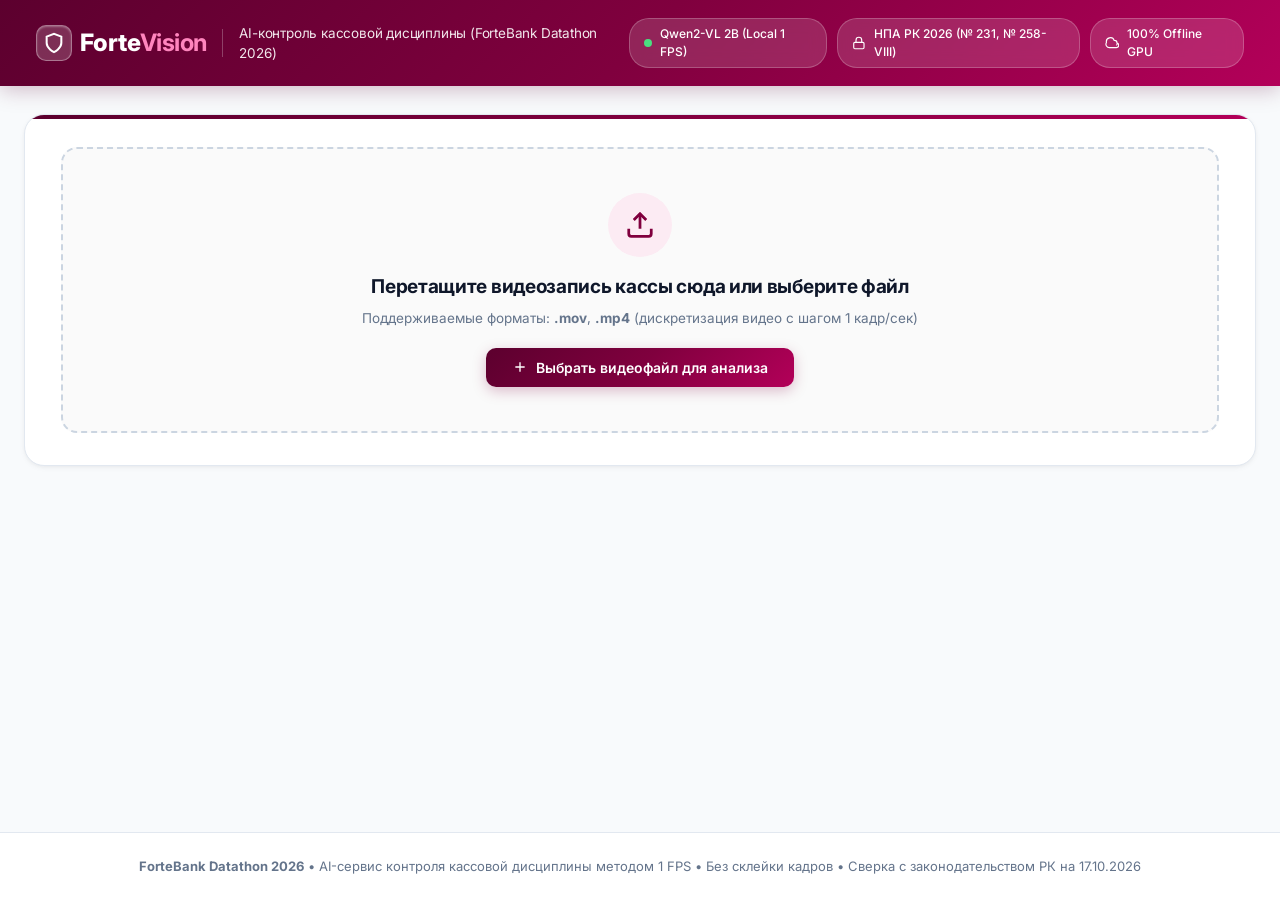
==== commit 6d5f0f89: "refactor(ui): remove quick sample presets section for cleaner drag-and-drop experience" ====
--- a/antigta/static/index.html
+++ b/antigta/static/index.html
@@ -284,96 +284,6 @@
             transform: translateY(0);
         }
 
-        /* Quick Samples Area */
-        .samples-panel {
-            margin-top: 26px;
-            padding-top: 22px;
-            border-top: 1px solid var(--border-subtle);
-        }
-
-        .samples-header {
-            display: flex;
-            align-items: center;
-            justify-content: space-between;
-            margin-bottom: 14px;
-        }
-
-        .samples-title {
-            font-size: 12px;
-            font-weight: 700;
-            text-transform: uppercase;
-            letter-spacing: 0.6px;
-            color: var(--text-muted);
-            display: flex;
-            align-items: center;
-            gap: 6px;
-        }
-
-        .samples-group-wrap {
-            display: flex;
-            flex-direction: column;
-            gap: 12px;
-        }
-
-        .samples-subgroup {
-            display: flex;
-            align-items: center;
-            gap: 10px;
-            flex-wrap: wrap;
-        }
-
-        .samples-subgroup-label {
-            font-size: 11.5px;
-            font-weight: 600;
-            padding: 3px 8px;
-            border-radius: 6px;
-            white-space: nowrap;
-        }
-
-        .label-danger-subgroup {
-            background: var(--danger-bg);
-            color: var(--danger);
-            border: 1px solid var(--danger-border);
-        }
-
-        .label-success-subgroup {
-            background: var(--success-bg);
-            color: var(--success);
-            border: 1px solid var(--success-border);
-        }
-
-        .sample-pill {
-            background: #ffffff;
-            border: 1px solid var(--border-subtle);
-            color: var(--text-body);
-            padding: 6px 13px;
-            border-radius: 8px;
-            font-size: 12.5px;
-            font-weight: 500;
-            cursor: pointer;
-            transition: var(--transition);
-            display: inline-flex;
-            align-items: center;
-            gap: 6px;
-            box-shadow: var(--shadow-xs);
-        }
-
-        .sample-pill:hover {
-            border-color: var(--forte-primary);
-            color: var(--forte-primary);
-            background: var(--forte-accent-light);
-            transform: translateY(-1px);
-        }
-
-        .pill-dot {
-            width: 7px;
-            height: 7px;
-            border-radius: 50%;
-        }
-
-        .dot-red { background: var(--danger); }
-        .dot-green { background: var(--success); }
-
         /* Processing View */
         .processing-box {
             display: none;
@@ -1277,69 +1187,6 @@
                 </button>
             </div>
 
-            <!-- Quick sample tests -->
-            <div class="samples-panel">
-                <div class="samples-header">
-                    <div class="samples-title">
-                        <svg width="14" height="14" viewBox="0 0 24 24" fill="none" stroke="currentColor" stroke-width="2"><polygon points="5 3 19 12 5 21 5 3"/></svg>
-                        Быстрый запуск тестовых роликов из обучающего датасета:
-                    </div>
-                </div>
-                
-                <div class="samples-group-wrap">
-                    <!-- Violations Group -->
-                    <div class="samples-subgroup">
-                        <span class="samples-subgroup-label label-danger-subgroup">🔴 Нарушения:</span>
-                        <button class="sample-pill" onclick="analyzePreset('X-1')">
-                            <span class="pill-dot dot-red"></span> X-1 (22с • Бандеролирование)
-                        </button>
-                        <button class="sample-pill" onclick="analyzePreset('X-2')">
-                            <span class="pill-dot dot-red"></span> X-2 (10с • Документы)
-                        </button>
-                        <button class="sample-pill" onclick="analyzePreset('Х-4')">
-                            <span class="pill-dot dot-red"></span> Х-4 (57с • Неубранные деньги)
-                        </button>
-                        <button class="sample-pill" onclick="analyzePreset('Х-11')">
-                            <span class="pill-dot dot-red"></span> Х-11 (18с • Оставление АРМ)
-                        </button>
-                        <button class="sample-pill" onclick="analyzePreset('Х-15')">
-                            <span class="pill-dot dot-red"></span> Х-15 (15с • Ценности)
-                        </button>
-                        <button class="sample-pill" onclick="analyzePreset('Х-18')">
-                            <span class="pill-dot dot-red"></span> Х-18 (20с • Дверь открыта)
-                        </button>
-                        <button class="sample-pill" onclick="analyzePreset('Х-24')">
-                            <span class="pill-dot dot-red"></span> Х-24 (8с • Еда в кассе)
-                        </button>
-                        <button class="sample-pill" onclick="analyzePreset('Х-30')">
-                            <span class="pill-dot dot-red"></span> Х-30 (13с • Напиток на столе)
-                        </button>
-                        <button class="sample-pill" onclick="analyzePreset('Х-46')">
-                            <span class="pill-dot dot-red"></span> Х-46 (11с • Доступ постороннего)
-                        </button>
-                    </div>
-
-                    <!-- Norm Group -->
-                    <div class="samples-subgroup">
-                        <span class="samples-subgroup-label label-success-subgroup">🟢 Норма:</span>
-                        <button class="sample-pill" onclick="analyzePreset('Х-3')">
-                            <span class="pill-dot dot-green"></span> Х-3 (Проверка до приема)
-                        </button>
-                        <button class="sample-pill" onclick="analyzePreset('Х-5')">
-                            <span class="pill-dot dot-green"></span> Х-5 (Сейф закрыт, порядок)
-                        </button>
-                        <button class="sample-pill" onclick="analyzePreset('Х-8')">
-                            <span class="pill-dot dot-green"></span> Х-8 (Кассовая тетрадь)
-                        </button>
-                        <button class="sample-pill" onclick="analyzePreset('Х-10')">
-                            <span class="pill-dot dot-green"></span> Х-10 (Телефон убран)
-                        </button>
-                        <button class="sample-pill" onclick="analyzePreset('Х-12')">
-                            <span class="pill-dot dot-green"></span> Х-12 (Полный регламент)
-                        </button>
-                    </div>
-                </div>
-            </div>
         </section>
 
         <!-- Processing State -->
